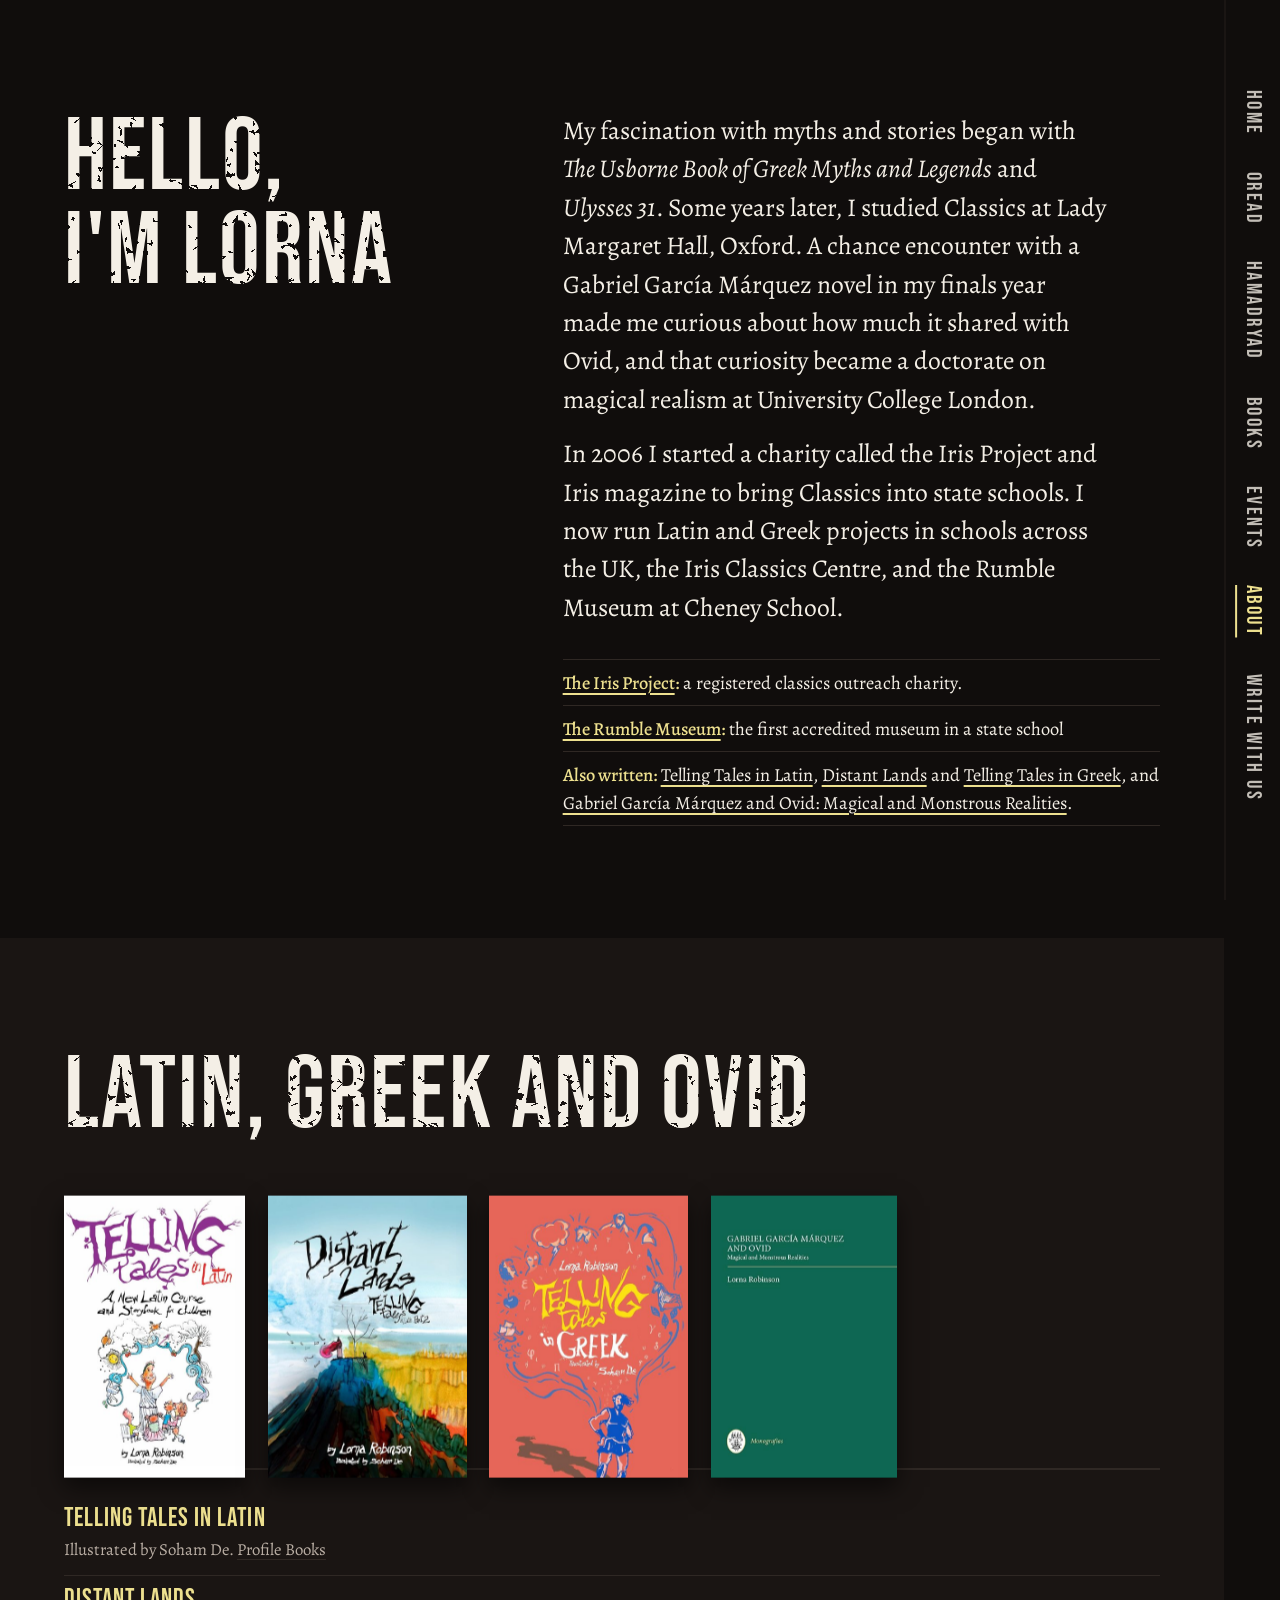
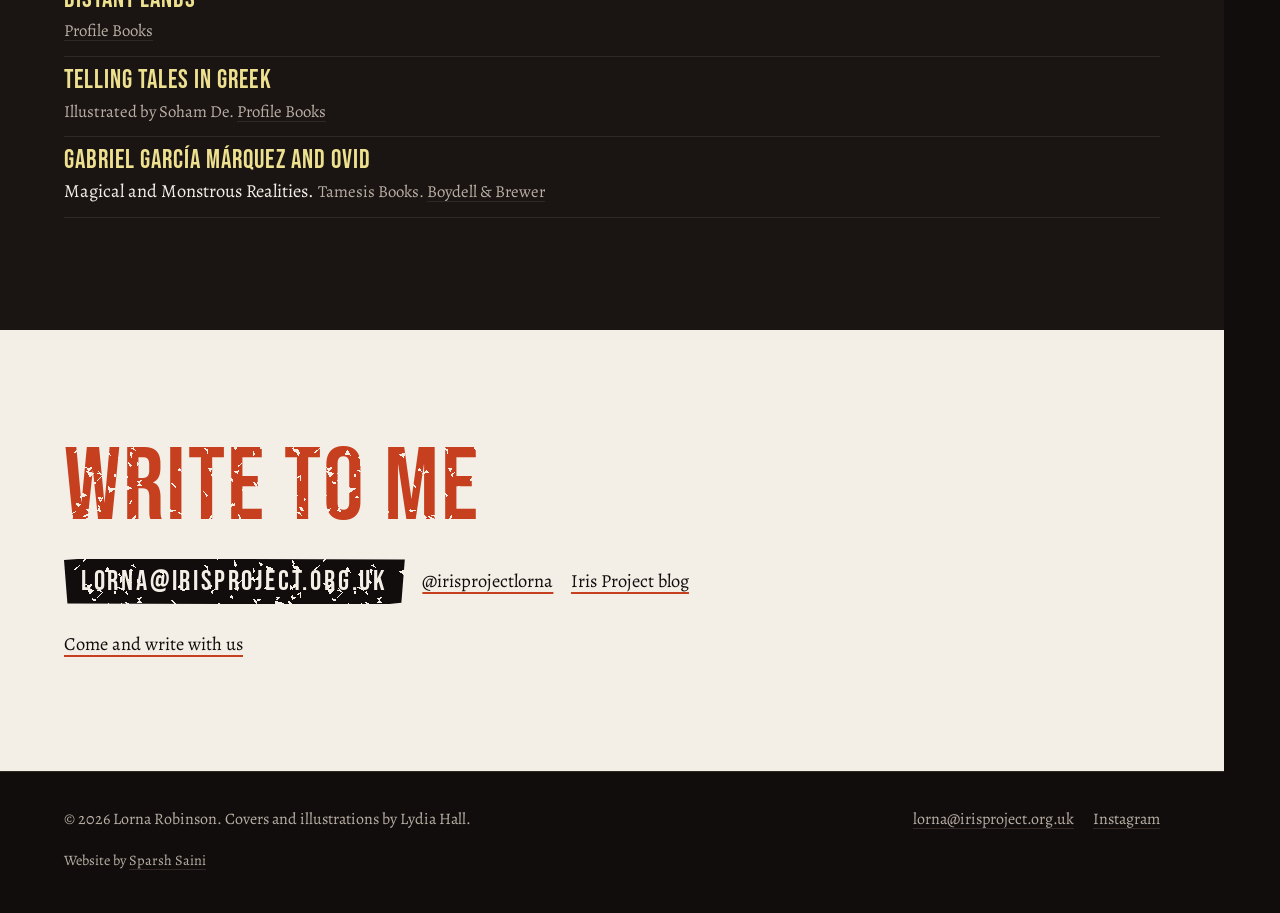
==== about/index.html @ 5e1975ad "Lorna Robinson website: full site for review" ====
<!doctype html>
<html lang="en-GB">
<head>
<meta charset="utf-8">
<meta name="viewport" content="width=device-width, initial-scale=1">
<meta name="robots" content="noindex"><!-- remove at go-live -->
<title>About Lorna | Lorna Robinson</title>
<meta name="description" content="Dr Lorna Robinson: Oxford classicist, novelist, founder of the Iris Project and Director of the Rumble Museum at Cheney School.">
<link rel="canonical" href="https://lornarobinson.uk/about/">
<meta property="og:title" content="About Lorna | Lorna Robinson">
<meta property="og:description" content="Dr Lorna Robinson: Oxford classicist, novelist, founder of the Iris Project and Director of the Rumble Museum at Cheney School.">
<meta property="og:image" content="https://lornarobinson.uk/img/og.jpg">
<meta property="og:image:width" content="1200">
<meta property="og:image:height" content="630">
<meta name="twitter:card" content="summary_large_image">
<meta property="og:type" content="website">
<meta property="og:url" content="https://lornarobinson.uk/about/">
<link rel="icon" href="data:image/svg+xml,<svg xmlns='http://www.w3.org/2000/svg' viewBox='0 0 32 32'><rect width='32' height='32' fill='%23100d0c'/><g fill='none' stroke='%23e8702e' stroke-width='2.2'><circle cx='13' cy='19' r='4'/><circle cx='13' cy='19' r='9'/></g></svg>">
<link rel="preconnect" href="https://fonts.googleapis.com">
<link rel="preconnect" href="https://fonts.gstatic.com" crossorigin>
<link href="https://fonts.googleapis.com/css2?family=Bebas+Neue&family=Alegreya:ital,wght@0,400;0,500;1,400&display=swap" rel="stylesheet">
<link rel="stylesheet" href="../css/site.css">
<link rel="stylesheet" href="../css/about.css">
<script>(function(d){d.className+=' js'+(matchMedia('(prefers-reduced-motion: reduce)').matches?' still':'')})(document.documentElement)</script>
</head>
<body>
<a class="skip" href="#main">Skip to the content</a>

<nav class="spine" aria-label="Pages">
  <ol>
    <li><a href="../">Home</a></li>
    <li><a href="../oread/">Oread</a></li>
    <li><a href="../hamadryad/">Hamadryad</a></li>
    <li><a href="../#books">Books</a></li>
    <li><a href="../events/">Events</a></li>
    <li><a href="../about/">About</a></li>
    <li><a href="../write-with-us/">Write with us</a></li>
  </ol>
</nav>
<button class="tab" aria-controls="sheet" aria-expanded="false">Contents</button>
<div class="sheet" id="sheet" role="dialog" aria-modal="true" aria-label="Contents">
  <button class="x" aria-label="Close the contents">Close</button>
  <ol>
    <li><a href="../">Home</a></li>
    <li><a href="../oread/">Oread <span>the new novel</span></a></li>
    <li><a href="../hamadryad/">Hamadryad <span>where it began</span></a></li>
    <li><a href="../#books">Books <span>all five</span></a></li>
    <li><a href="../events/">Events <span>Oxford</span></a></li>
    <li><a href="../about/">About <span>Lorna</span></a></li>
    <li><a href="../write-with-us/">Write with us <span>monthly café</span></a></li>
  </ol>
</div>

<main id="main">
<section class="sec story">
  <div class="in two">
    <div>
      <h1 class="cap">Hello, I'm Lorna</h1>
    </div>
    <div class="path">
            <p>My fascination with myths and stories began with <i>The Usborne Book of Greek Myths and Legends</i> and <i>Ulysses 31</i>. Some years later, I studied Classics at Lady Margaret Hall, Oxford. A chance encounter with a Gabriel García Márquez novel in my finals year made me curious about how much it shared with Ovid, and that curiosity became a doctorate on magical realism at University College London.</p>
      <p>In 2006 I started a charity called the Iris Project and Iris magazine to bring Classics into state schools. I now run Latin and Greek projects in schools across the UK, the Iris Classics Centre, and the Rumble Museum at Cheney School.</p>
      <ul class="rules">
        <li><b><a href="https://www.irisproject.org.uk/">The Iris Project</a>:</b> a registered classics outreach charity.</li>
        <li><b><a href="https://rumblemuseum.org.uk/">The Rumble Museum</a>:</b> the first accredited museum in a state school</li>
        <li><b>Also written:</b> <a href="https://profilebooks.com/work/telling-tales-in-latin/">Telling Tales in Latin</a>, <a href="https://profilebooks.com/work/distant-lands/">Distant Lands</a> and <a href="https://profilebooks.com/work/telling-tales-in-greek/">Telling Tales in Greek</a>, and <a href="https://boydellandbrewer.com/book/gabriel-garcia-marquez-and-ovid-9781855662490/">Gabriel García Márquez and Ovid: Magical and Monstrous Realities</a>.</li>
      </ul>
    </div>
  </div>
</section>

<section class="sec dusk classics" id="classics">
  <div class="in">
    <h2 class="cap">Latin, Greek and Ovid</h2>
    <ol class="shelfrow">
      <li><a href="https://profilebooks.com/work/telling-tales-in-latin/"><img src="../img/covers/telling-tales-in-latin-440.jpg" alt="The cover of Telling Tales in Latin: a Roman storyteller with children, the title in purple brush lettering." width="440" height="683" loading="lazy"></a></li>
      <li><a href="https://profilebooks.com/work/distant-lands/"><img src="../img/covers/distant-lands-440.jpg" alt="The cover of Distant Lands: a figure in pink on a cliff above a bright watercolour coast." width="440" height="622" loading="lazy"></a></li>
      <li><a href="https://profilebooks.com/work/telling-tales-in-greek/"><img src="../img/covers/telling-tales-in-greek-440.jpg" alt="The cover of Telling Tales in Greek: a figure in blue beneath a cloud of Greek letters and drawings, on coral red." width="440" height="622" loading="lazy"></a></li>
      <li><a href="https://boydellandbrewer.com/book/gabriel-garcia-marquez-and-ovid-9781855662490/"><img src="../img/covers/ggm-and-ovid.jpg" alt="The cover of Gabriel García Márquez and Ovid: Magical and Monstrous Realities, plain dark green with the title in white." width="515" height="780" loading="lazy"></a></li>
    </ol>
    <ul class="rules">
      <li><b>Telling Tales in Latin</b> <span class="pub">Illustrated by Soham De. <a href="https://profilebooks.com/work/telling-tales-in-latin/">Profile Books</a></span></li>
      <li><b>Distant Lands</b> <span class="pub"><a href="https://profilebooks.com/work/distant-lands/">Profile Books</a></span></li>
      <li><b>Telling Tales in Greek</b> <span class="pub">Illustrated by Soham De. <a href="https://profilebooks.com/work/telling-tales-in-greek/">Profile Books</a></span></li>
      <li><b>Gabriel García Márquez and Ovid</b> Magical and Monstrous Realities. <span class="pub">Tamesis Books. <a href="https://boydellandbrewer.com/book/gabriel-garcia-marquez-and-ovid-9781855662490/">Boydell &amp; Brewer</a></span></li>
    </ul>
  </div>
</section>

<section class="sec cafe write" id="contact">
  <div class="in">
    <h2 class="cap">Write to me</h2>
    <div class="btns"><a class="btn" href="mailto:lorna@irisproject.org.uk">lorna@irisproject.org.uk</a><a class="link" href="https://www.instagram.com/irisprojectlorna/">@irisprojectlorna</a><a class="link" href="https://apolloandartemisblog.wordpress.com/">Iris Project blog</a></div>
    <p class="cafe-line"><a class="link" href="../write-with-us/">Come and write with us</a></p>
  </div>
</section>
</main>

<footer class="foot">
  <div class="in">
    <p>© 2026 Lorna Robinson. Covers and illustrations by Lydia Hall.</p>
    <p><a href="mailto:lorna@irisproject.org.uk">lorna@irisproject.org.uk</a> <a href="https://www.instagram.com/irisprojectlorna/">Instagram</a></p>
    <p class="by">Website by <a href="https://theplanetofyourself.com/">Sparsh Saini</a></p>
  </div>
</footer>

<script src="../js/site.js"></script>
<script src="../js/about.js"></script>
</body>
</html>
---- css/site.css ----
/* lornarobinson.uk: shared styles for every page.
   Everything is lifted from the Hamadryad and Oread covers (artwork by Lydia Hall):
   the printed black ground, the tree-ring oranges, the tunnel lilac, the cream-yellow of her name,
   the tall rough capitals of the titles (Bebas Neue, speckled like the print) and a classical reading face.
   Page builders: do not edit this file. Page-specific rules go in the page's own <style> or css/<page>.css. */

:root {
  --ground: #100d0c;
  --ground-2: #1a1513;
  --rule: #2f2824;
  --ring: #e8702e;
  --ring-hi: #f2a43a;
  --ring-deep: #c6401f;
  --lilac: #b493c4;
  --lilac-pale: #d9c8e0;
  --tunnel: #2a2430;
  --name: #ede08f;
  --paper: #f4efe6;
  --soft: #b9aea4;
  --cap: "Bebas Neue", "Oswald", "Arial Narrow", sans-serif;
  --read: "Alegreya", Georgia, serif;
  --gutter: clamp(1rem, 5vw, 4rem);
  --spine: 0px;
  --measure: 37rem;
}
* { box-sizing: border-box; }
html { -webkit-text-size-adjust: 100%; scroll-padding-top: 1rem; }
body { margin: 0; background: var(--ground); color: var(--paper); font-family: var(--read); font-size: 1.15rem; line-height: 1.55; overflow-x: hidden; }
img { display: block; max-width: 100%; height: auto; }
a { color: inherit; }
:focus-visible { outline: 3px solid var(--name); outline-offset: 3px; }
.cafe :focus-visible, .pale :focus-visible { outline-color: var(--ring-deep); }
main { display: block; }
h1, h2, h3, h4 { text-wrap: balance; }
p { margin: 0 0 1rem; max-width: var(--measure); text-wrap: pretty; }

/* the cover's capitals: tall, rough, flecked like a print */
.cap { font-family: var(--cap); font-weight: 400; letter-spacing: .02em; line-height: .92; -webkit-mask: url(../img/speckle.png) 0 0 / 240px 240px repeat; mask: url(../img/speckle.png) 0 0 / 240px 240px repeat; }

/* skip link */
.skip { position: absolute; left: var(--gutter); top: -4rem; z-index: 60; background: var(--name); color: var(--ground); padding: .5rem .9rem; font-family: var(--cap); font-size: 1.2rem; letter-spacing: .08em; text-decoration: none; }
.skip:focus { top: .6rem; }

/* ---------- nav: the cover's vertical title, as a spine on the right edge ---------- */
.spine { position: fixed; z-index: 40; top: 0; right: 0; height: 100%; width: 56px; background: var(--ground); border-left: 2px solid var(--ground-2); display: none; }
.spine ol { list-style: none; margin: 0; padding: 0; height: 100%; display: flex; flex-direction: column; justify-content: center; gap: 1.5rem; align-items: center; }
.spine a { writing-mode: vertical-rl; text-decoration: none; font-family: var(--cap); font-size: 1.3rem; letter-spacing: .12em; color: var(--paper); opacity: .78; padding: .1rem 0; }
.spine a:hover, .spine a[aria-current], .spine a.on { opacity: 1; color: var(--name); }
.spine a[aria-current="page"] { text-decoration: underline; text-decoration-thickness: 2px; text-underline-offset: 6px; }
.tab { position: fixed; z-index: 41; right: 0; top: 46%; width: 38px; padding: .9rem 0; border: 0; background: var(--paper); color: var(--ground); font-family: var(--cap); font-size: 1.15rem; letter-spacing: .14em; writing-mode: vertical-rl; cursor: pointer; border-radius: 0; clip-path: polygon(8% 0, 100% 0, 100% 100%, 0 100%, 4% 50%); box-shadow: -1px 0 0 var(--rule); }
.sheet { position: fixed; inset: 0; z-index: 50; background: var(--ground); color: var(--paper); display: none; padding: 4.2rem var(--gutter) 2rem; overflow: auto; }
.sheet.open { display: block; }
.sheet ol { list-style: none; margin: 0; padding: 0; }
.sheet a { display: block; text-decoration: none; font-family: var(--cap); font-size: 2.5rem; line-height: 1.15; padding: .3rem 0; border-bottom: 1px solid #2c2522; }
.sheet a span { color: var(--name); font-size: 1.1rem; font-family: var(--read); letter-spacing: 0; margin-left: .6rem; }
.sheet a[aria-current], .sheet a.on { color: var(--name); }
.sheet .x { position: absolute; top: 1rem; right: 1rem; background: none; border: 0; color: var(--paper); font-family: var(--cap); font-size: 1.6rem; letter-spacing: .1em; cursor: pointer; padding: .3rem .5rem; }
body.sheet-open { overflow: hidden; }
/* under 900px the Contents tab (38px, fixed at the right edge) sits over the gutter: every column keeps clear of it */
@media (max-width: 899px) { .sec .in, .foot .in { padding-right: 26px; } }
@media (min-width: 900px) {
  :root { --spine: 56px; }
  .spine { display: block; }
  .tab, .sheet { display: none; }
  body { padding-right: var(--spine); }
}
@media (min-width: 900px) and (max-height: 780px) { .spine ol { gap: 1rem; } .spine a { font-size: 1.15rem; } }

/* ---------- speckled print buttons and links ---------- */
.btns { display: flex; flex-wrap: wrap; gap: .7rem 1.1rem; align-items: center; }
.btn { display: inline-block; text-decoration: none; font-family: var(--cap); font-size: 1.45rem; letter-spacing: .1em; line-height: 1; padding: .62rem 1.05rem .5rem; background: var(--paper); color: var(--ground); border: 0; cursor: pointer; clip-path: polygon(0 3%, 6% 0, 100% 2%, 99% 96%, 94% 100%, 1% 98%); -webkit-mask: url(../img/speckle.png) 0 0 / 240px 240px repeat; mask: url(../img/speckle.png) 0 0 / 240px 240px repeat; }
.btn.lil { background: var(--lilac); }
.btn.org { background: var(--ring); }
.btn.dark { background: var(--ground); color: var(--paper); }
.btn:hover { background: var(--name); color: var(--ground); }
.link { text-decoration: underline; text-decoration-color: var(--name); text-decoration-thickness: 2px; text-underline-offset: 5px; }
.pale .link, .cafe .link { text-decoration-color: var(--ring-deep); }
@media (min-width: 900px) { .btn { font-size: 1.75rem; } }

/* ---------- sections and prose ---------- */
.sec { padding: clamp(3.5rem, 9vw, 7rem) var(--gutter); }
.in { max-width: 1120px; margin: 0 auto; }
.in.narrow { max-width: 760px; }
h2 { font-size: clamp(3rem, 12vw, 6.4rem); margin: 0 0 1.4rem; }
h3 { font-family: var(--cap); font-weight: 400; font-size: 2rem; letter-spacing: .04em; margin: 0 0 .3rem; line-height: 1; }
.two { display: grid; gap: 2.4rem; align-items: start; }
@media (min-width: 860px) { .two { grid-template-columns: minmax(0, 5fr) minmax(0, 7fr); gap: 4.5rem; } .two.flip > :first-child { order: 2; } }
.cover { box-shadow: 0 14px 30px rgba(0, 0, 0, .5); width: min(330px, 78vw); }
.quote { font-style: italic; font-size: 1.25rem; border-left: 3px solid currentColor; padding-left: 1rem; margin: 1.6rem 0 0; max-width: 34rem; }
.quote p { margin: 0; }
.quote cite { display: block; font-style: normal; font-size: 1rem; margin-top: .5rem; opacity: .8; }
.formats { font-size: 1.05rem; color: var(--soft); margin-bottom: 1.4rem; }
.lead { font-size: 1.3rem; max-width: 40rem; }
.rules { list-style: none; padding: 0; margin: 1.6rem 0 0; }
.rules li { padding: .55rem 0; border-top: 1px solid var(--rule); }
.rules li:last-child { border-bottom: 1px solid var(--rule); }
.rules b { font-weight: 500; color: var(--name); }
.pale .rules li, .cafe .rules li { border-color: #d9d0c2; }
.pale .rules b, .cafe .rules b { color: var(--ring-deep); }

/* grounds: the lilac of the tunnel, the orange of the rings, the paper of the café */
.below { background: var(--lilac); color: var(--tunnel); }
.below h2 { color: var(--ground); }
.below .formats { color: #3c3346; }
.below .btn { background: var(--ground); color: var(--lilac-pale); }
.below .btn:hover { background: var(--tunnel); color: var(--paper); }
.below .link { text-decoration-color: var(--ground); }
.below :focus-visible { outline-color: var(--ground); }
.above h2 { color: var(--ring); }
.dusk { background: var(--ground-2); }
.pale, .cafe { background: var(--paper); color: var(--ground); }
.cafe h2, .pale h2 { color: var(--ring-deep); }
.cafe .btn, .pale .btn { background: var(--ground); color: var(--paper); }
.cafe .btn:hover, .pale .btn:hover { background: var(--ring-deep); color: var(--paper); }
.pale .formats { color: #5e5750; }

/* events: used by the home block and the events page */
.dates { list-style: none; padding: 0; margin: 0 0 2rem; display: grid; gap: 2rem; }
@media (min-width: 860px) { .dates { grid-template-columns: 1fr 1fr; gap: 4rem; } }
.dates .day { font-family: var(--cap); font-size: clamp(3.4rem, 13vw, 5.6rem); line-height: .9; color: var(--name); display: block; }
.dates .what { font-family: var(--cap); font-size: 1.8rem; letter-spacing: .04em; display: block; margin: .4rem 0 .5rem; color: var(--lilac); }
.dates p { color: var(--paper); }
.dates .tbl { color: var(--ring-hi); }
.past .day { color: var(--soft); }
.past .what { color: var(--soft); }
[data-past-wrap][hidden], [data-when-empty][hidden] { display: none; }

/* book to book: the same two links at the foot of every book page, in the ring
   Oread > Hamadryad > The Birder > Flower Gatherers > Telling Tales in Nature > Oread */
.nextprev { display: flex; justify-content: space-between; gap: 1rem 2rem; flex-wrap: wrap; font-family: var(--cap); font-size: 1.5rem; letter-spacing: .06em; }
.nextprev a { text-decoration: none; }
.nextprev a[rel="next"] { margin-left: auto; text-align: right; }
.nextprev a:hover { color: var(--name); }
.pale .nextprev a:hover { color: var(--ring-deep); }

/* ---------- footer ---------- */
.foot { background: var(--ground); color: var(--soft); padding: 2.2rem var(--gutter) 2.6rem; font-size: 1rem; border-top: 1px solid var(--rule); }
.foot .in { display: grid; gap: .5rem; }
.foot p { margin: 0; max-width: none; }
.foot a { text-decoration-color: var(--rule); text-underline-offset: 4px; }
.foot a:hover { color: var(--paper); }
.foot p a + a { margin-left: 1rem; }
.foot .by { font-size: .9rem; margin-top: .6rem; }
@media (min-width: 860px) { .foot .in { grid-template-columns: 1fr auto; align-items: end; } .foot .by { grid-column: 1 / -1; } }

/* ---------- motion contract ----------
   Scroll-linked pieces get class "fx". With JavaScript and full motion, js/site.js sets their transforms
   and opacity from the scroll position. Without JavaScript, or under reduced motion (html.still),
   every piece sits in its finished state: nothing is hidden, nothing moves. */
.fx { will-change: transform, opacity; }
html.still .fx, html:not(.js) .fx { transform: none !important; opacity: 1 !important; will-change: auto; }
@media (prefers-reduced-motion: reduce) { html { scroll-behavior: auto; } }
---- css/about.css ----
/* About page only: her story beside a heading that stays, the Classics shelf, the contact close. */

/* ---------- Hello, I'm Lorna ---------- */
.story h1 { font-size: clamp(3rem, 12vw, 6.4rem); margin: 0 0 1.4rem; color: var(--paper); }
.story .two { align-items: start; }
/* the heading cell runs the full height of the story so the h1 has room to stay put while her story scrolls past */
.story .two > div:first-child { align-self: stretch; }
@media (min-width: 860px) {
  .story h1 { position: sticky; top: 2.4rem; margin-bottom: 0; }
}
.path p { font-size: clamp(1.3rem, 1.3vw + .6rem, 1.6rem); line-height: 1.5; max-width: 34rem; }
.path p i { font-style: italic; }
.path .rules { margin-top: 2rem; }
.path .rules li { line-height: 1.5; }
/* every link in the facts list is underlined the same way, label or title, so the links can be told from the text */
.path .rules a { text-decoration: underline; text-decoration-color: var(--name); text-decoration-thickness: 1.5px; text-underline-offset: 4px; }
.path .rules a:hover { color: var(--name); text-decoration-thickness: 2px; }

/* ---------- Latin, Greek and Ovid: a shelf of the four Classics books ---------- */
.classics h2 { color: var(--paper); }
.shelfrow { list-style: none; margin: 1.6rem 0 0; padding: 0 0 1rem; display: flex; align-items: flex-end; gap: clamp(.5rem, 2vw, 1.4rem); border-bottom: 2px solid var(--rule); }
.shelfrow li { margin: 0; flex: 0 0 auto; }
.shelfrow img { display: block; height: clamp(88px, 22vw, 300px); width: auto; flex: none; box-shadow: 0 10px 22px rgba(0, 0, 0, .55); }
.shelfrow a { display: block; }
.shelfrow a:hover img { box-shadow: 0 14px 28px rgba(0, 0, 0, .6); }
/* the moment: each cover is set down onto the shelf by the reader's scroll (js/about.js sets --set 0..1 per cover).
   translateY only, a pure function of scroll position, so it lifts again on the way back up. No fades.
   Standing on the shelf from the start without JS and under reduced motion. */
.shelfrow li { --set: 1; }
html.js:not(.still) .shelfrow.fx li { transform: translateY(calc((var(--set) - 1) * -1.6rem)); will-change: transform; }
.classics .rules { margin-top: 1.6rem; }
.classics .rules li { padding: .7rem 0; }
.classics .rules li:first-child { border-top: 0; }
.classics .rules b { display: block; font-family: var(--cap); font-weight: 400; font-size: 1.6rem; letter-spacing: .04em; line-height: 1; margin-bottom: .2rem; }
.classics .rules .pub { color: var(--soft); font-size: 1.05rem; }
.classics .rules .pub a { text-decoration-color: var(--rule); text-underline-offset: 4px; }
.classics .rules .pub a:hover { color: var(--paper); }

/* ---------- Write to me ---------- */
.write .btns { margin-top: .4rem; }
.write .cafe-line { margin: 1.6rem 0 0; }
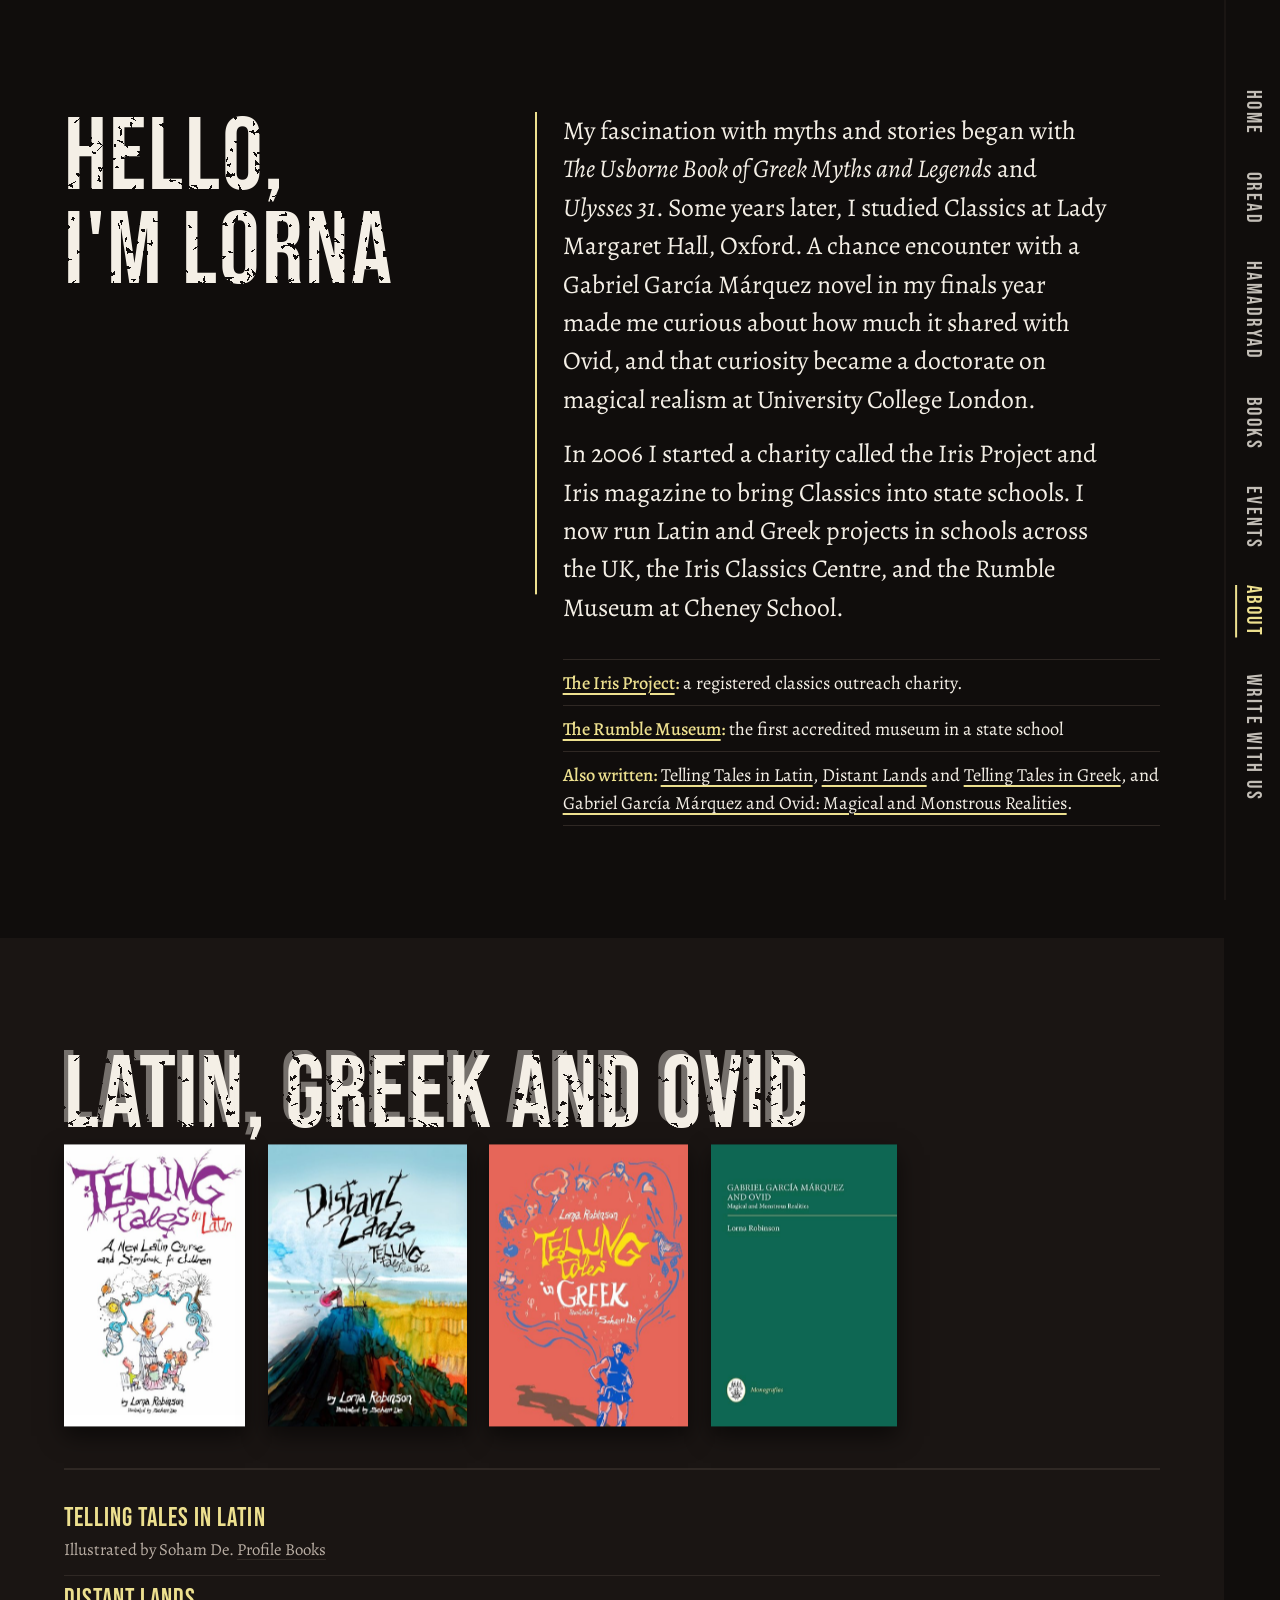
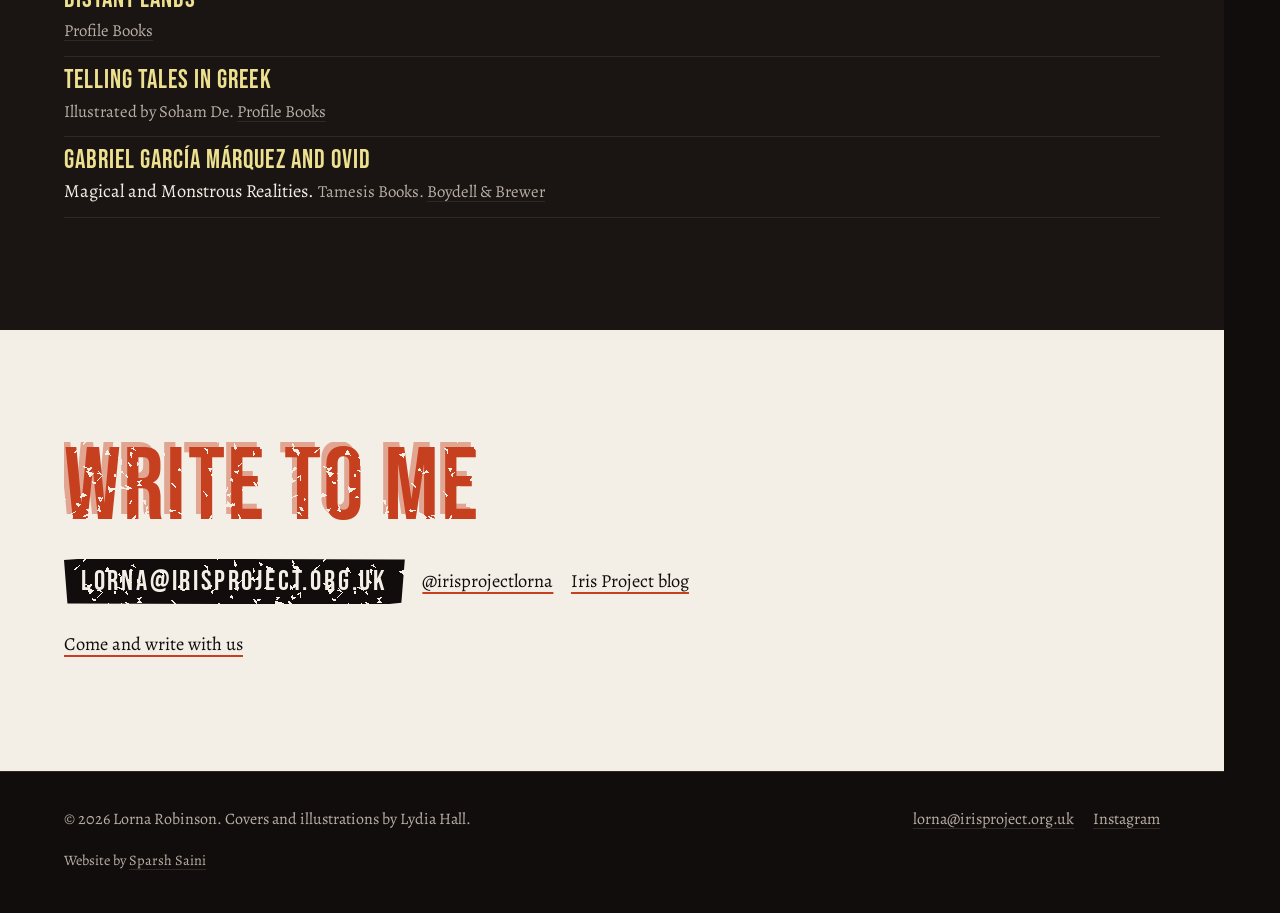
==== commit a27eb25f: "Scroll effects through every page: print register on headings, shelves set down, book-to-book links," ====
--- a/about/index.html
+++ b/about/index.html
@@ -58,7 +58,9 @@
       <h1 class="cap">Hello, I'm Lorna</h1>
     </div>
     <div class="path">
-            <p>My fascination with myths and stories began with <i>The Usborne Book of Greek Myths and Legends</i> and <i>Ulysses 31</i>. Some years later, I studied Classics at Lady Margaret Hall, Oxford. A chance encounter with a Gabriel García Márquez novel in my finals year made me curious about how much it shared with Ovid, and that curiosity became a doctorate on magical realism at University College London.</p>
+      <!-- the line in the yellow of her name, drawn down her story by the reader's scroll (js/about.js); fully drawn without JS -->
+      <span class="line" aria-hidden="true"></span>
+      <p>My fascination with myths and stories began with <i>The Usborne Book of Greek Myths and Legends</i> and <i>Ulysses 31</i>. Some years later, I studied Classics at Lady Margaret Hall, Oxford. A chance encounter with a Gabriel García Márquez novel in my finals year made me curious about how much it shared with Ovid, and that curiosity became a doctorate on magical realism at University College London.</p>
       <p>In 2006 I started a charity called the Iris Project and Iris magazine to bring Classics into state schools. I now run Latin and Greek projects in schools across the UK, the Iris Classics Centre, and the Rumble Museum at Cheney School.</p>
       <ul class="rules">
         <li><b><a href="https://www.irisproject.org.uk/">The Iris Project</a>:</b> a registered classics outreach charity.</li>
--- a/css/site.css
+++ b/css/site.css
@@ -149,4 +149,14 @@
    every piece sits in its finished state: nothing is hidden, nothing moves. */
 .fx { will-change: transform, opacity; }
 html.still .fx, html:not(.js) .fx { transform: none !important; opacity: 1 !important; will-change: auto; }
+
+/* the register (js/site.js): a heading's second impression, same speckle, offset up and left, which comes into
+   register (--reg 0 to 1) as the heading rises. The "/ """ keeps it out of the accessibility tree; a browser that
+   does not know that syntax draws no ghost at all. Nothing under reduced motion or without JavaScript. */
+html.js:not(.still) .reg { position: relative; }
+html.js:not(.still) .reg::after { content: attr(data-print) / ""; position: absolute; inset: 0; color: var(--reg-ink, currentColor); opacity: calc(.42 * (1 - var(--reg, 1))); transform: translate(calc(-.055em * (1 - var(--reg, 1))), calc(-.045em * (1 - var(--reg, 1)))); pointer-events: none; will-change: transform, opacity; }
+
+/* shelved items (site.shelve): held --lift above the shelf at --set 0, standing on it at 1 */
+.set { --lift: -1.2rem; }
+html.js:not(.still) .set { transform: translateY(calc((1 - var(--set, 1)) * var(--lift))); }
 @media (prefers-reduced-motion: reduce) { html { scroll-behavior: auto; } }
--- a/css/about.css
+++ b/css/about.css
@@ -1,4 +1,4 @@
-/* About page only: her story beside a heading that stays, the Classics shelf, the contact close. */
+/* About page only: her story beside a heading that stays, with the line drawn down it; the Classics shelf; the contact close. */
 
 /* ---------- Hello, I'm Lorna ---------- */
 .story h1 { font-size: clamp(3rem, 12vw, 6.4rem); margin: 0 0 1.4rem; color: var(--paper); }
@@ -8,6 +8,11 @@
 @media (min-width: 860px) {
   .story h1 { position: sticky; top: 2.4rem; margin-bottom: 0; }
 }
+/* the line: the yellow of her name on the covers, drawn down the left of her story by the scroll (js/about.js scales it
+   from the top). Fully drawn without JS and under reduced motion (.fx is frozen by css/site.css). */
+.path { position: relative; }
+.path .line { position: absolute; left: -.75rem; top: 0; bottom: 0; width: 2px; background: var(--name); transform-origin: 50% 0; }
+@media (min-width: 860px) { .path .line { left: -1.75rem; } }
 .path p { font-size: clamp(1.3rem, 1.3vw + .6rem, 1.6rem); line-height: 1.5; max-width: 34rem; }
 .path p i { font-style: italic; }
 .path .rules { margin-top: 2rem; }
@@ -23,11 +28,10 @@
 .shelfrow img { display: block; height: clamp(88px, 22vw, 300px); width: auto; flex: none; box-shadow: 0 10px 22px rgba(0, 0, 0, .55); }
 .shelfrow a { display: block; }
 .shelfrow a:hover img { box-shadow: 0 14px 28px rgba(0, 0, 0, .6); }
-/* the moment: each cover is set down onto the shelf by the reader's scroll (js/about.js sets --set 0..1 per cover).
-   translateY only, a pure function of scroll position, so it lifts again on the way back up. No fades.
-   Standing on the shelf from the start without JS and under reduced motion. */
-.shelfrow li { --set: 1; }
-html.js:not(.still) .shelfrow.fx li { transform: translateY(calc((var(--set) - 1) * -1.6rem)); will-change: transform; }
+/* set down: each cover is held 1.6rem above the shelf and set down by the reader's scroll (site.shelve in js/about.js
+   gives each li --set 0..1 and class set; css/site.css turns it into translateY of --lift). Lifted again on the way back
+   up. No fades. Standing on the shelf from the start without JS and under reduced motion. */
+.shelfrow li { --lift: -1.6rem; }
 .classics .rules { margin-top: 1.6rem; }
 .classics .rules li { padding: .7rem 0; }
 .classics .rules li:first-child { border-top: 0; }
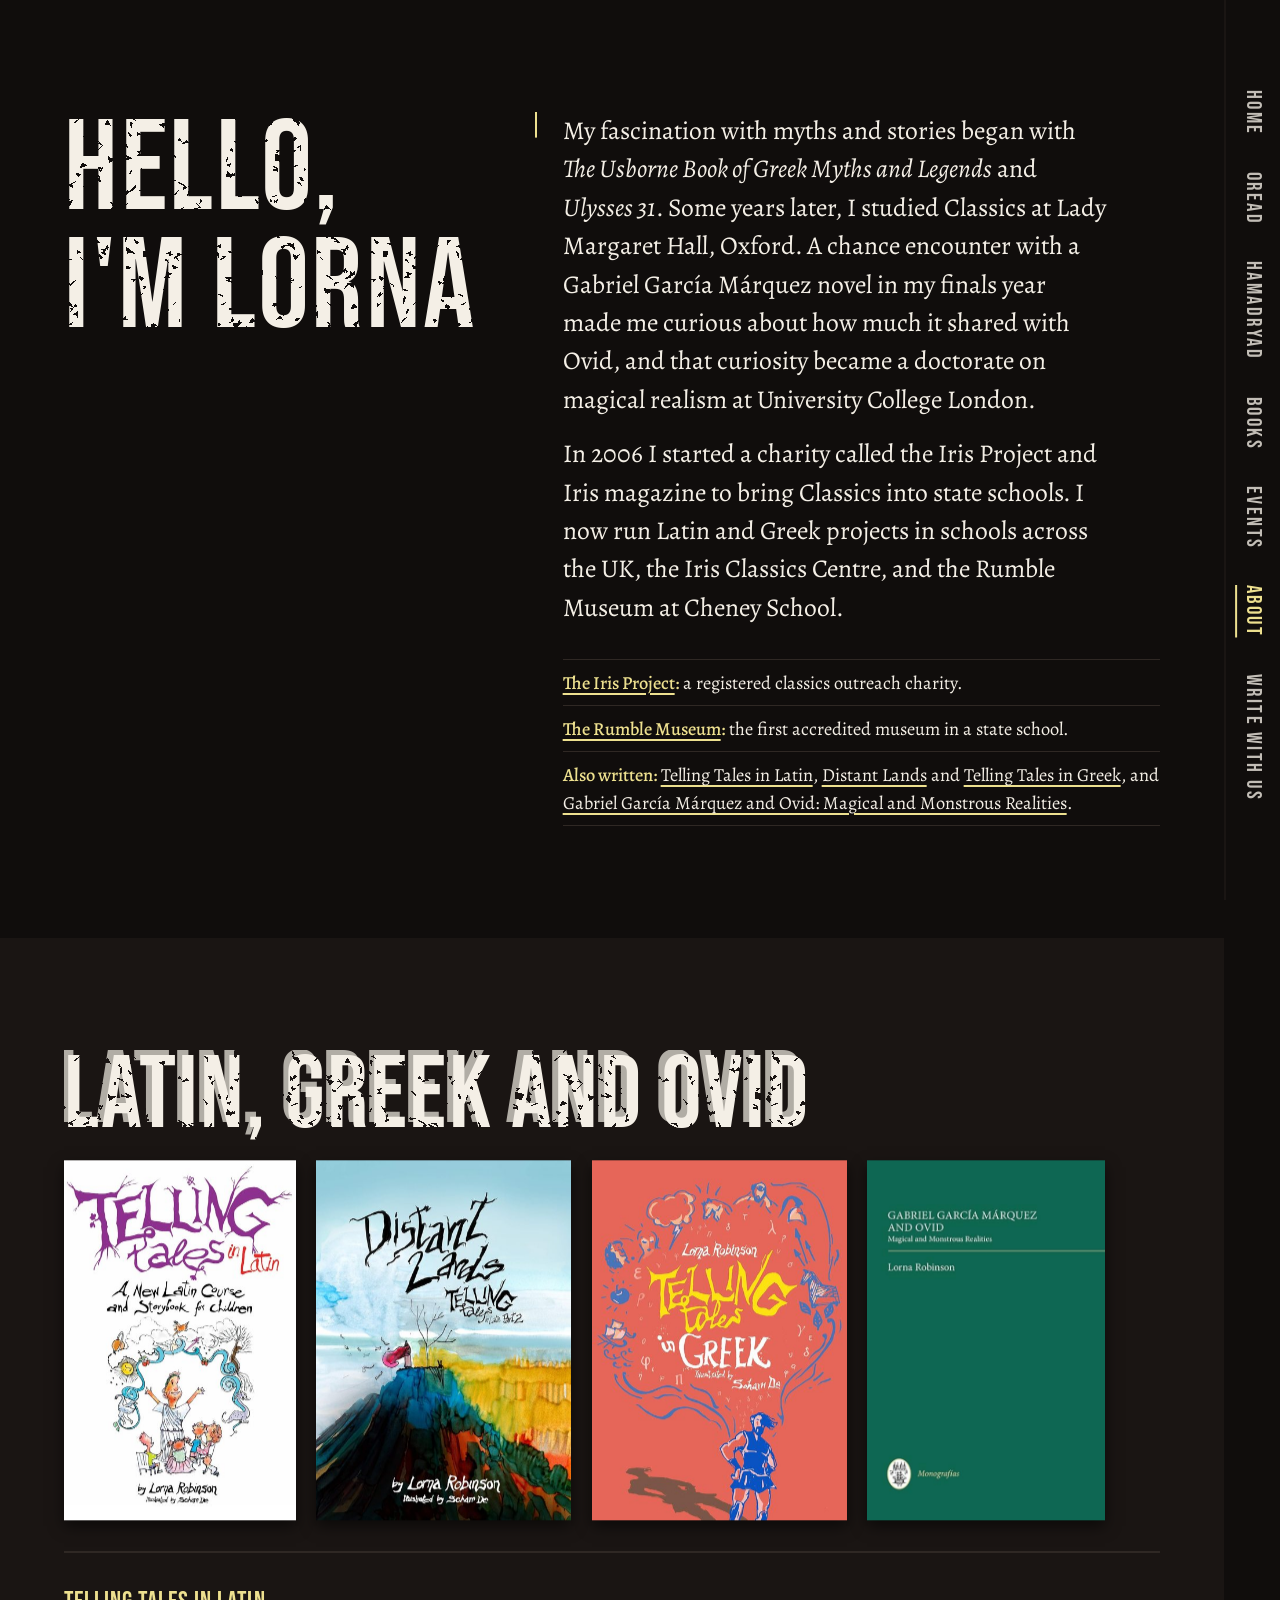
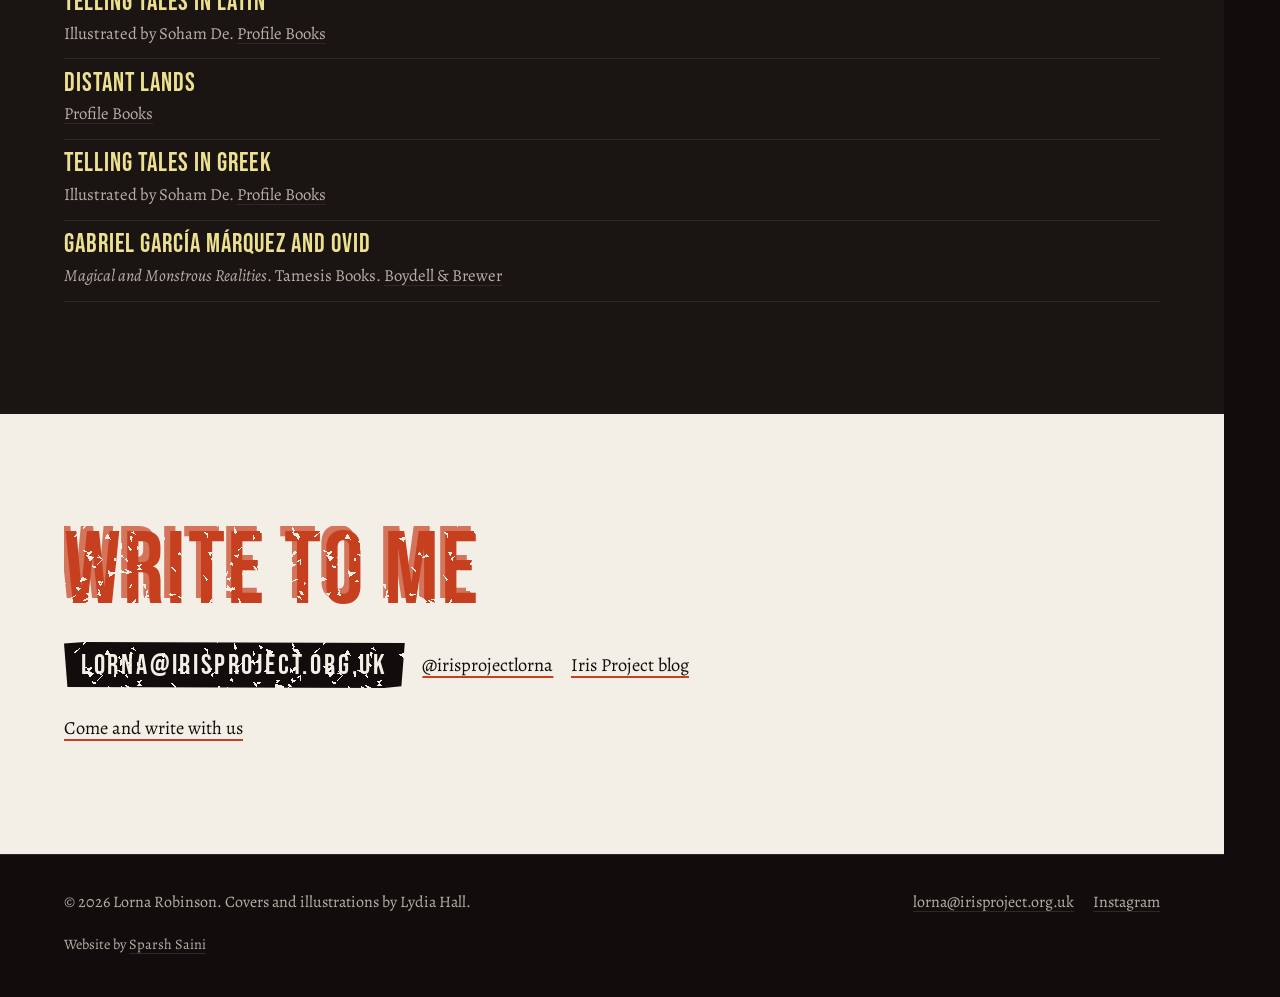
==== commit 51a3e8d5: "Full audit pass: fix glitches, tablet layouts, no-JS heroes, missing scroll moments across every pag" ====
--- a/about/index.html
+++ b/about/index.html
@@ -20,7 +20,8 @@
 <link rel="preconnect" href="https://fonts.gstatic.com" crossorigin>
 <link href="https://fonts.googleapis.com/css2?family=Bebas+Neue&family=Alegreya:ital,wght@0,400;0,500;1,400&display=swap" rel="stylesheet">
 <link rel="stylesheet" href="../css/site.css">
-<link rel="stylesheet" href="../css/about.css">
+<link rel="preload" href="../img/speckle.png" as="image" crossorigin>
+<link rel="stylesheet" href="../css/about.css?v=3">
 <script>(function(d){d.className+=' js'+(matchMedia('(prefers-reduced-motion: reduce)').matches?' still':'')})(document.documentElement)</script>
 </head>
 <body>
@@ -33,7 +34,7 @@
     <li><a href="../hamadryad/">Hamadryad</a></li>
     <li><a href="../#books">Books</a></li>
     <li><a href="../events/">Events</a></li>
-    <li><a href="../about/">About</a></li>
+    <li><a href="../about/" aria-current="page">About</a></li>
     <li><a href="../write-with-us/">Write with us</a></li>
   </ol>
 </nav>
@@ -46,7 +47,7 @@
     <li><a href="../hamadryad/">Hamadryad <span>where it began</span></a></li>
     <li><a href="../#books">Books <span>all five</span></a></li>
     <li><a href="../events/">Events <span>Oxford</span></a></li>
-    <li><a href="../about/">About <span>Lorna</span></a></li>
+    <li><a href="../about/" aria-current="page">About <span>Lorna</span></a></li>
     <li><a href="../write-with-us/">Write with us <span>monthly café</span></a></li>
   </ol>
 </div>
@@ -64,7 +65,7 @@
       <p>In 2006 I started a charity called the Iris Project and Iris magazine to bring Classics into state schools. I now run Latin and Greek projects in schools across the UK, the Iris Classics Centre, and the Rumble Museum at Cheney School.</p>
       <ul class="rules">
         <li><b><a href="https://www.irisproject.org.uk/">The Iris Project</a>:</b> a registered classics outreach charity.</li>
-        <li><b><a href="https://rumblemuseum.org.uk/">The Rumble Museum</a>:</b> the first accredited museum in a state school</li>
+        <li><b><a href="https://rumblemuseum.org.uk/">The Rumble Museum</a>:</b> the first accredited museum in a state school.</li>
         <li><b>Also written:</b> <a href="https://profilebooks.com/work/telling-tales-in-latin/">Telling Tales in Latin</a>, <a href="https://profilebooks.com/work/distant-lands/">Distant Lands</a> and <a href="https://profilebooks.com/work/telling-tales-in-greek/">Telling Tales in Greek</a>, and <a href="https://boydellandbrewer.com/book/gabriel-garcia-marquez-and-ovid-9781855662490/">Gabriel García Márquez and Ovid: Magical and Monstrous Realities</a>.</li>
       </ul>
     </div>
@@ -84,7 +85,7 @@
       <li><b>Telling Tales in Latin</b> <span class="pub">Illustrated by Soham De. <a href="https://profilebooks.com/work/telling-tales-in-latin/">Profile Books</a></span></li>
       <li><b>Distant Lands</b> <span class="pub"><a href="https://profilebooks.com/work/distant-lands/">Profile Books</a></span></li>
       <li><b>Telling Tales in Greek</b> <span class="pub">Illustrated by Soham De. <a href="https://profilebooks.com/work/telling-tales-in-greek/">Profile Books</a></span></li>
-      <li><b>Gabriel García Márquez and Ovid</b> Magical and Monstrous Realities. <span class="pub">Tamesis Books. <a href="https://boydellandbrewer.com/book/gabriel-garcia-marquez-and-ovid-9781855662490/">Boydell &amp; Brewer</a></span></li>
+      <li><b>Gabriel García Márquez and Ovid</b> <span class="pub"><i>Magical and Monstrous Realities</i>. Tamesis Books. <a href="https://boydellandbrewer.com/book/gabriel-garcia-marquez-and-ovid-9781855662490/">Boydell &amp; Brewer</a></span></li>
     </ul>
   </div>
 </section>
@@ -107,6 +108,6 @@
 </footer>
 
 <script src="../js/site.js"></script>
-<script src="../js/about.js"></script>
+<script src="../js/about.js?v=2"></script>
 </body>
 </html>
--- a/css/site.css
+++ b/css/site.css
@@ -120,7 +120,10 @@
 .dates .day { font-family: var(--cap); font-size: clamp(3.4rem, 13vw, 5.6rem); line-height: .9; color: var(--name); display: block; }
 .dates .what { font-family: var(--cap); font-size: 1.8rem; letter-spacing: .04em; display: block; margin: .4rem 0 .5rem; color: var(--lilac); }
 .dates p { color: var(--paper); }
-.dates .tbl { color: var(--ring-hi); }
+/* no one-word last line ("Classics and Creative / Writing Café"); a title with a table number breaks before it, greedy, as pretty would pull a word down to it */
+.dates .what { text-wrap: pretty; }
+.dates .what:has(.tbl) { text-wrap: wrap; }
+.dates .tbl { color: var(--ring-hi); white-space: nowrap; }
 .past .day { color: var(--soft); }
 .past .what { color: var(--soft); }
 [data-past-wrap][hidden], [data-when-empty][hidden] { display: none; }
@@ -152,9 +155,14 @@
 
 /* the register (js/site.js): a heading's second impression, same speckle, offset up and left, which comes into
    register (--reg 0 to 1) as the heading rises. The "/ """ keeps it out of the accessibility tree; a browser that
-   does not know that syntax draws no ghost at all. Nothing under reduced motion or without JavaScript. */
-html.js:not(.still) .reg { position: relative; }
-html.js:not(.still) .reg::after { content: attr(data-print) / ""; position: absolute; inset: 0; color: var(--reg-ink, currentColor); opacity: calc(.42 * (1 - var(--reg, 1))); transform: translate(calc(-.055em * (1 - var(--reg, 1))), calc(-.045em * (1 - var(--reg, 1)))); pointer-events: none; will-change: transform, opacity; }
+   does not know that syntax draws no ghost at all. Nothing under reduced motion or without JavaScript.
+   The second impression prints under the letters (z-index -1 inside the heading's own stacking context), so only the
+   offset sliver shows, a crisp edge of ink up and left like a misregistered plate. --reg-dx / --reg-dy set the offset.
+   A heading that is already positioned (sticky, say) carries class "hold" and keeps its own position; the page that
+   holds it gives it position: relative where it does not stick, so the ghost always anchors to the heading. */
+html.js:not(.still) .reg { isolation: isolate; }
+html.js:not(.still) .reg:not(.hold) { position: relative; }
+html.js:not(.still) .reg::after { content: attr(data-print) / ""; position: absolute; inset: 0; z-index: -1; color: var(--reg-ink, currentColor); opacity: calc(.7 * (1 - var(--reg, 1))); transform: translate(calc(var(--reg-dx, -.055em) * (1 - var(--reg, 1))), calc(var(--reg-dy, -.045em) * (1 - var(--reg, 1)))); pointer-events: none; will-change: transform, opacity; }
 
 /* shelved items (site.shelve): held --lift above the shelf at --set 0, standing on it at 1 */
 .set { --lift: -1.2rem; }
--- a/css/about.css
+++ b/css/about.css
@@ -1,8 +1,9 @@
 /* About page only: her story beside a heading that stays, with the line drawn down it; the Classics shelf; the contact close. */
 
 /* ---------- Hello, I'm Lorna ---------- */
-.story h1 { font-size: clamp(3rem, 12vw, 6.4rem); margin: 0 0 1.4rem; color: var(--paper); }
+.story h1 { font-size: clamp(3rem, 12vw, 8rem); margin: 0 0 1.4rem; color: var(--paper); }
 .story .two { align-items: start; }
+@media (min-width: 860px) { .story .two { grid-template-columns: minmax(0, 5fr) minmax(0, 7fr); } }
 /* the heading cell runs the full height of the story so the h1 has room to stay put while her story scrolls past */
 .story .two > div:first-child { align-self: stretch; }
 @media (min-width: 860px) {
@@ -23,15 +24,16 @@
 
 /* ---------- Latin, Greek and Ovid: a shelf of the four Classics books ---------- */
 .classics h2 { color: var(--paper); }
-.shelfrow { list-style: none; margin: 1.6rem 0 0; padding: 0 0 1rem; display: flex; align-items: flex-end; gap: clamp(.5rem, 2vw, 1.4rem); border-bottom: 2px solid var(--rule); }
+/* the top margin carries the lift as well, so a cover held up never touches the heading above it */
+.shelfrow { list-style: none; margin: calc(1rem + clamp(.9rem, 2.4vw, 2.2rem)) 0 0; padding: 0; display: flex; align-items: flex-end; gap: clamp(.4rem, 1.6vw, 1.4rem); border-bottom: 2px solid var(--rule); }
 .shelfrow li { margin: 0; flex: 0 0 auto; }
-.shelfrow img { display: block; height: clamp(88px, 22vw, 300px); width: auto; flex: none; box-shadow: 0 10px 22px rgba(0, 0, 0, .55); }
+.shelfrow img { display: block; height: clamp(108px, 29vw, 360px); width: auto; flex: none; box-shadow: 0 6px 14px rgba(0, 0, 0, .55); }
 .shelfrow a { display: block; }
-.shelfrow a:hover img { box-shadow: 0 14px 28px rgba(0, 0, 0, .6); }
-/* set down: each cover is held 1.6rem above the shelf and set down by the reader's scroll (site.shelve in js/about.js
+.shelfrow a:hover img { box-shadow: 0 8px 18px rgba(0, 0, 0, .6); }
+/* set down: each cover is held above the shelf (about 6% of its height: .9rem on phone, up to 2.2rem on desktop) and set down by the reader's scroll (site.shelve in js/about.js
    gives each li --set 0..1 and class set; css/site.css turns it into translateY of --lift). Lifted again on the way back
    up. No fades. Standing on the shelf from the start without JS and under reduced motion. */
-.shelfrow li { --lift: -1.6rem; }
+.shelfrow li { --lift: calc(-1 * clamp(.9rem, 2.4vw, 2.2rem)); }
 .classics .rules { margin-top: 1.6rem; }
 .classics .rules li { padding: .7rem 0; }
 .classics .rules li:first-child { border-top: 0; }
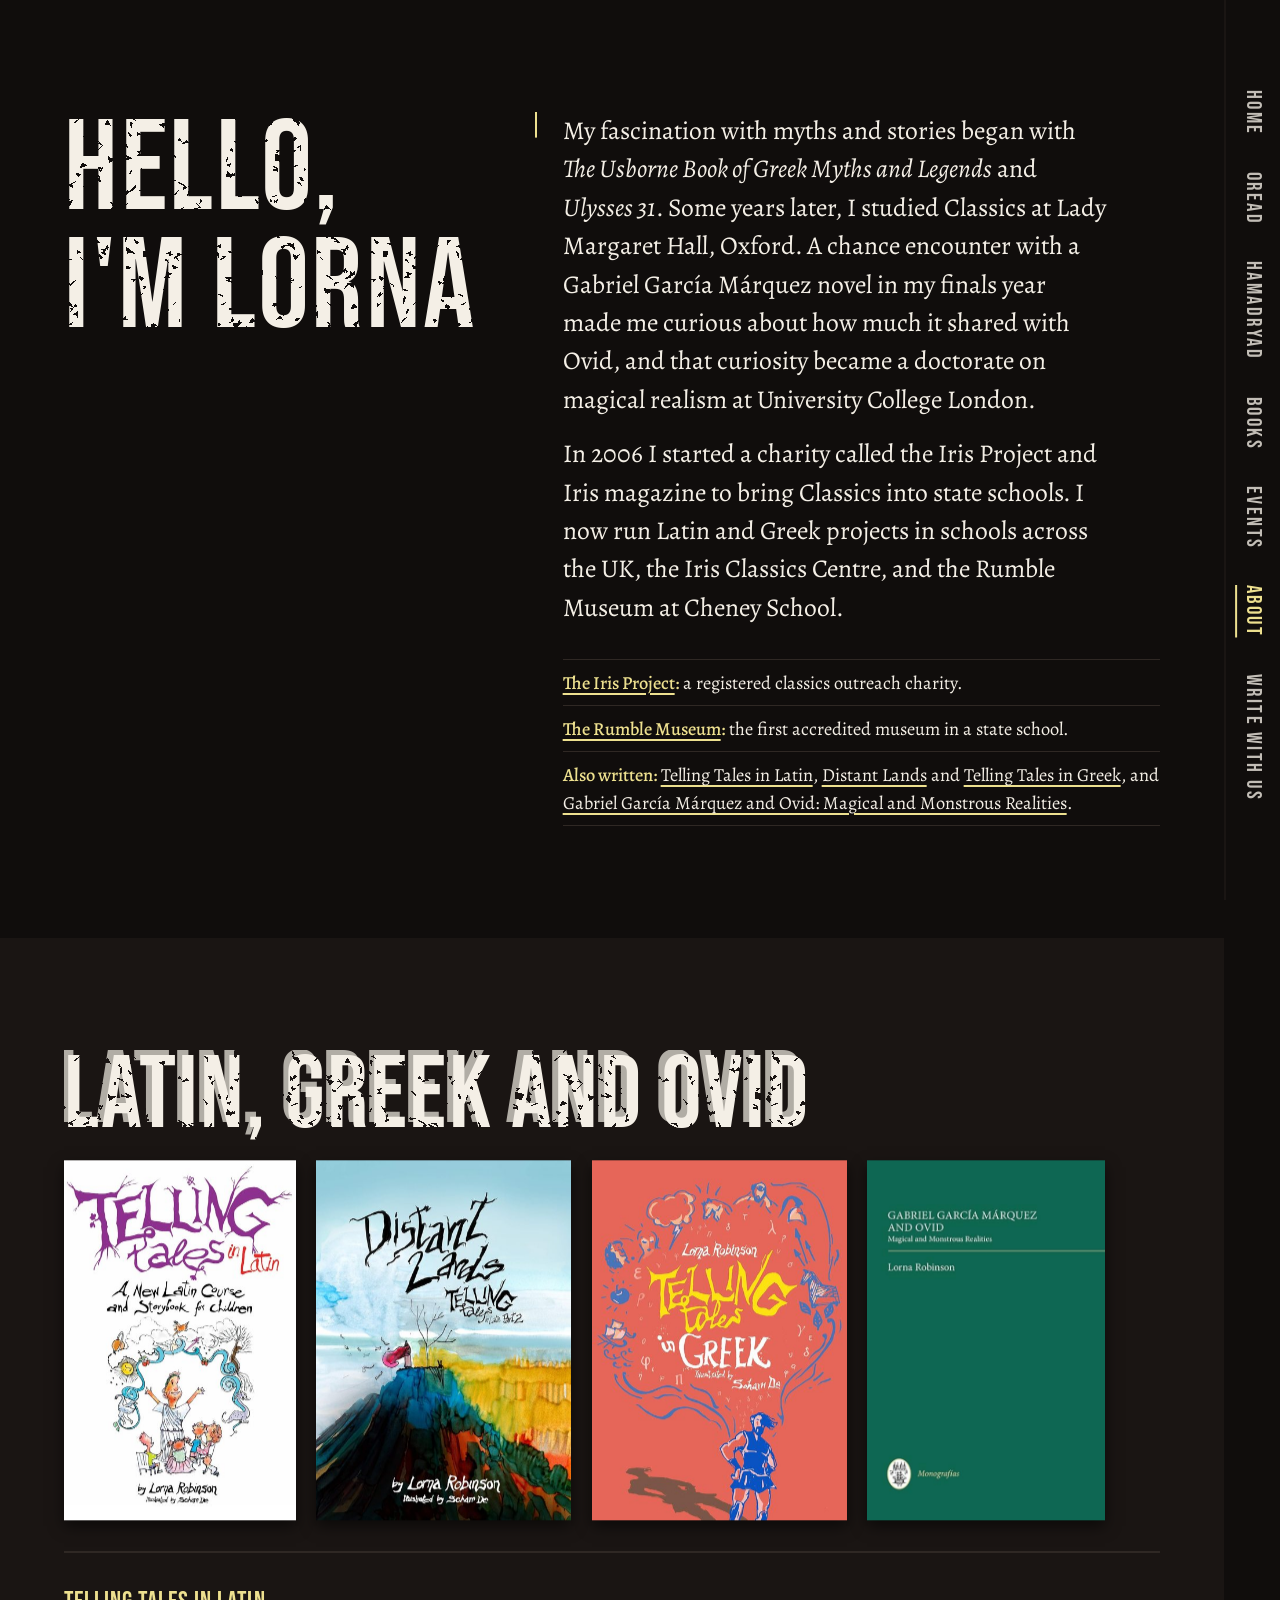
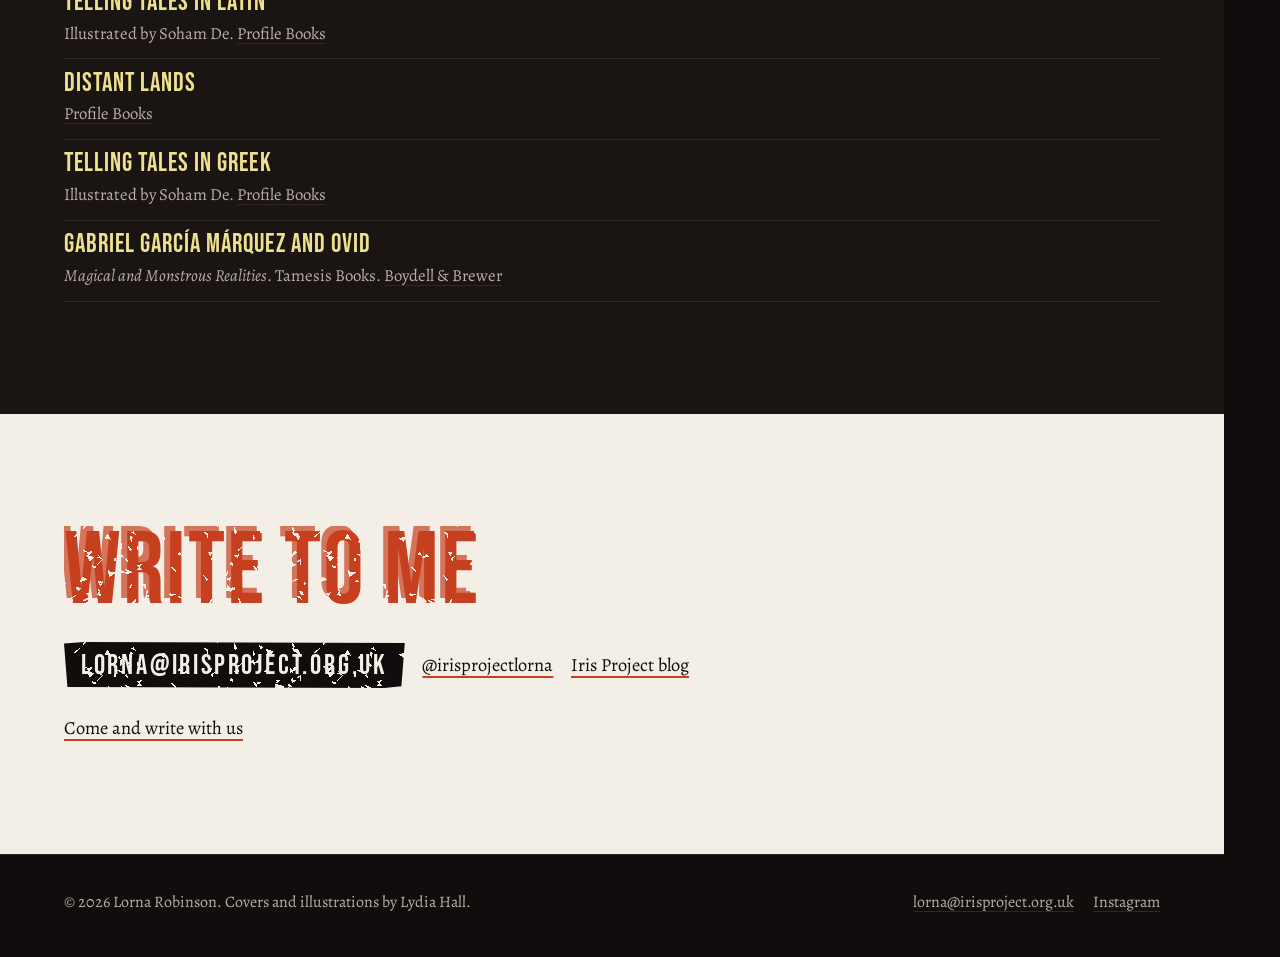
==== commit ba3d86da: "Remove website credit from footers; Hamadryad title prints clean while the rings grow Co-Authored-By" ====
--- a/about/index.html
+++ b/about/index.html
@@ -103,7 +103,6 @@
   <div class="in">
     <p>© 2026 Lorna Robinson. Covers and illustrations by Lydia Hall.</p>
     <p><a href="mailto:lorna@irisproject.org.uk">lorna@irisproject.org.uk</a> <a href="https://www.instagram.com/irisprojectlorna/">Instagram</a></p>
-    <p class="by">Website by <a href="https://theplanetofyourself.com/">Sparsh Saini</a></p>
   </div>
 </footer>
 
--- a/css/site.css
+++ b/css/site.css
@@ -143,8 +143,8 @@
 .foot a { text-decoration-color: var(--rule); text-underline-offset: 4px; }
 .foot a:hover { color: var(--paper); }
 .foot p a + a { margin-left: 1rem; }
-.foot .by { font-size: .9rem; margin-top: .6rem; }
-@media (min-width: 860px) { .foot .in { grid-template-columns: 1fr auto; align-items: end; } .foot .by { grid-column: 1 / -1; } }
+
+@media (min-width: 860px) { .foot .in { grid-template-columns: 1fr auto; align-items: end; } }
 
 /* ---------- motion contract ----------
    Scroll-linked pieces get class "fx". With JavaScript and full motion, js/site.js sets their transforms
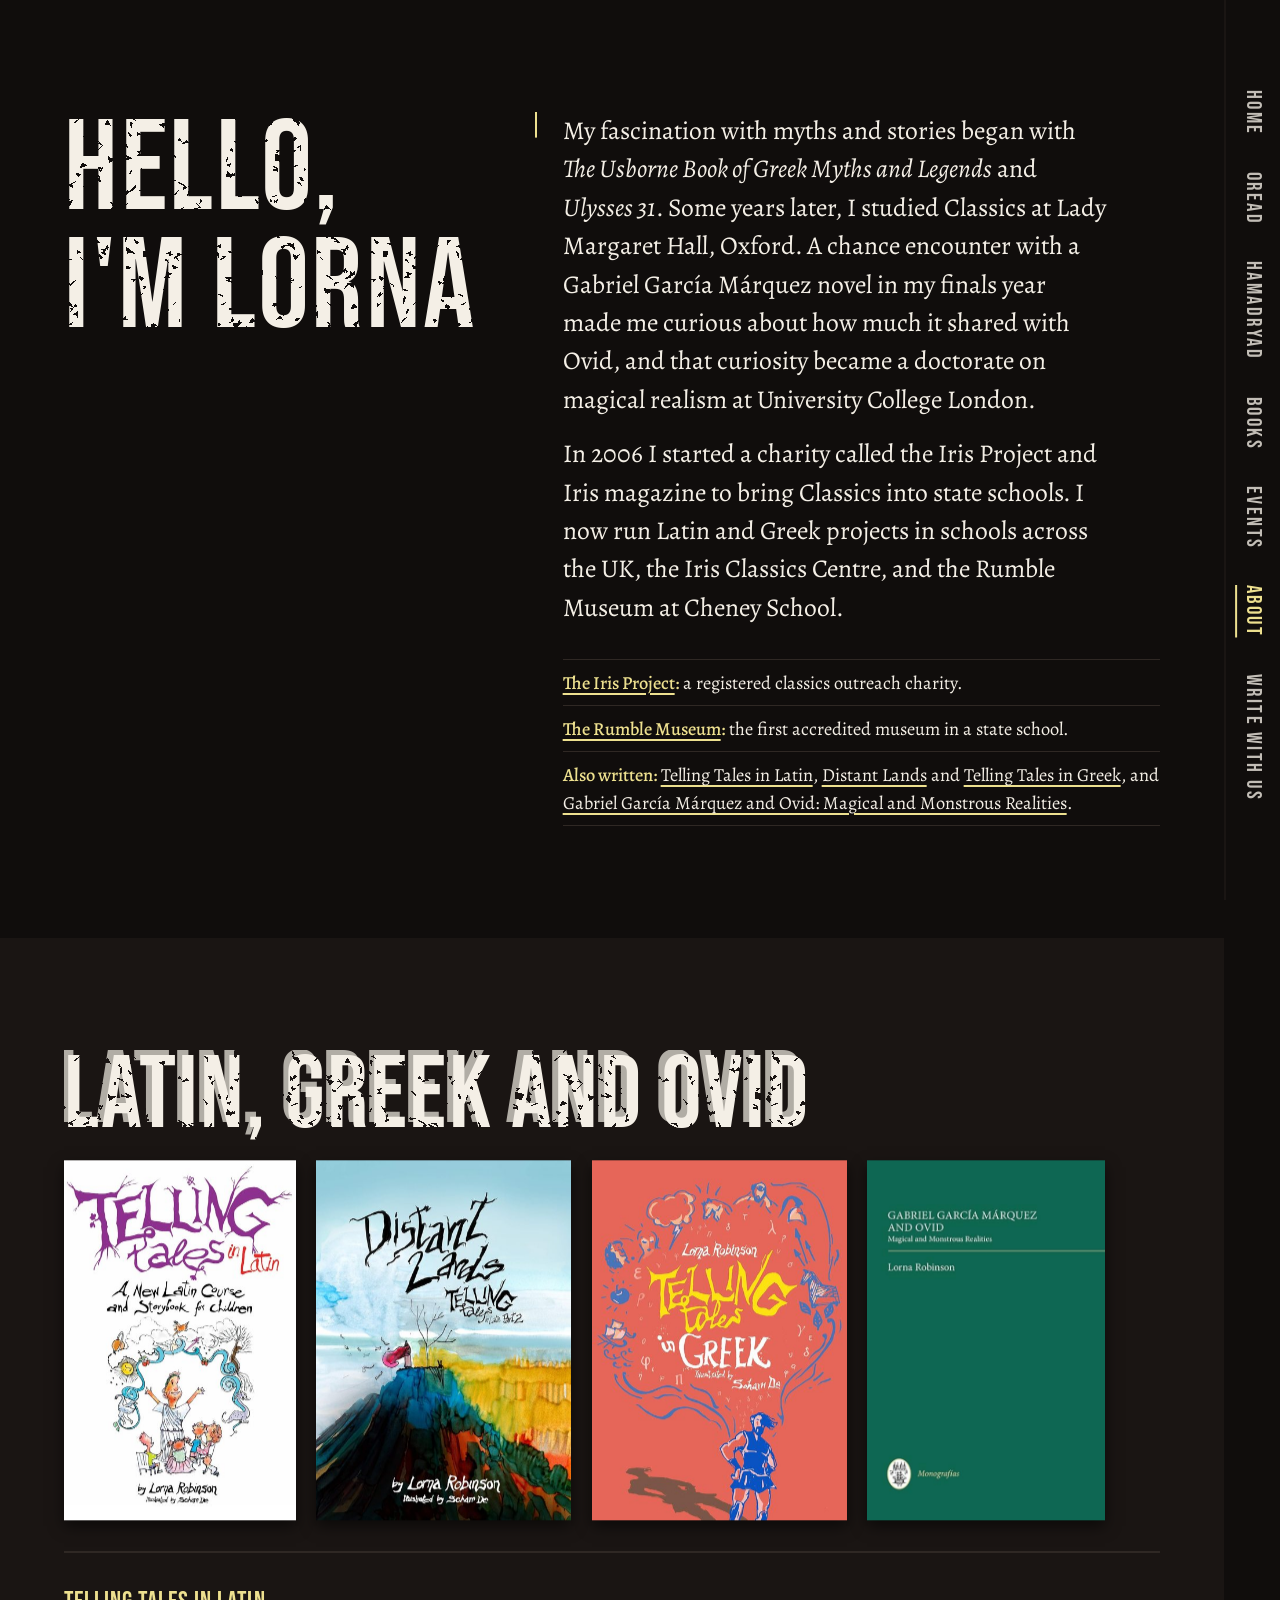
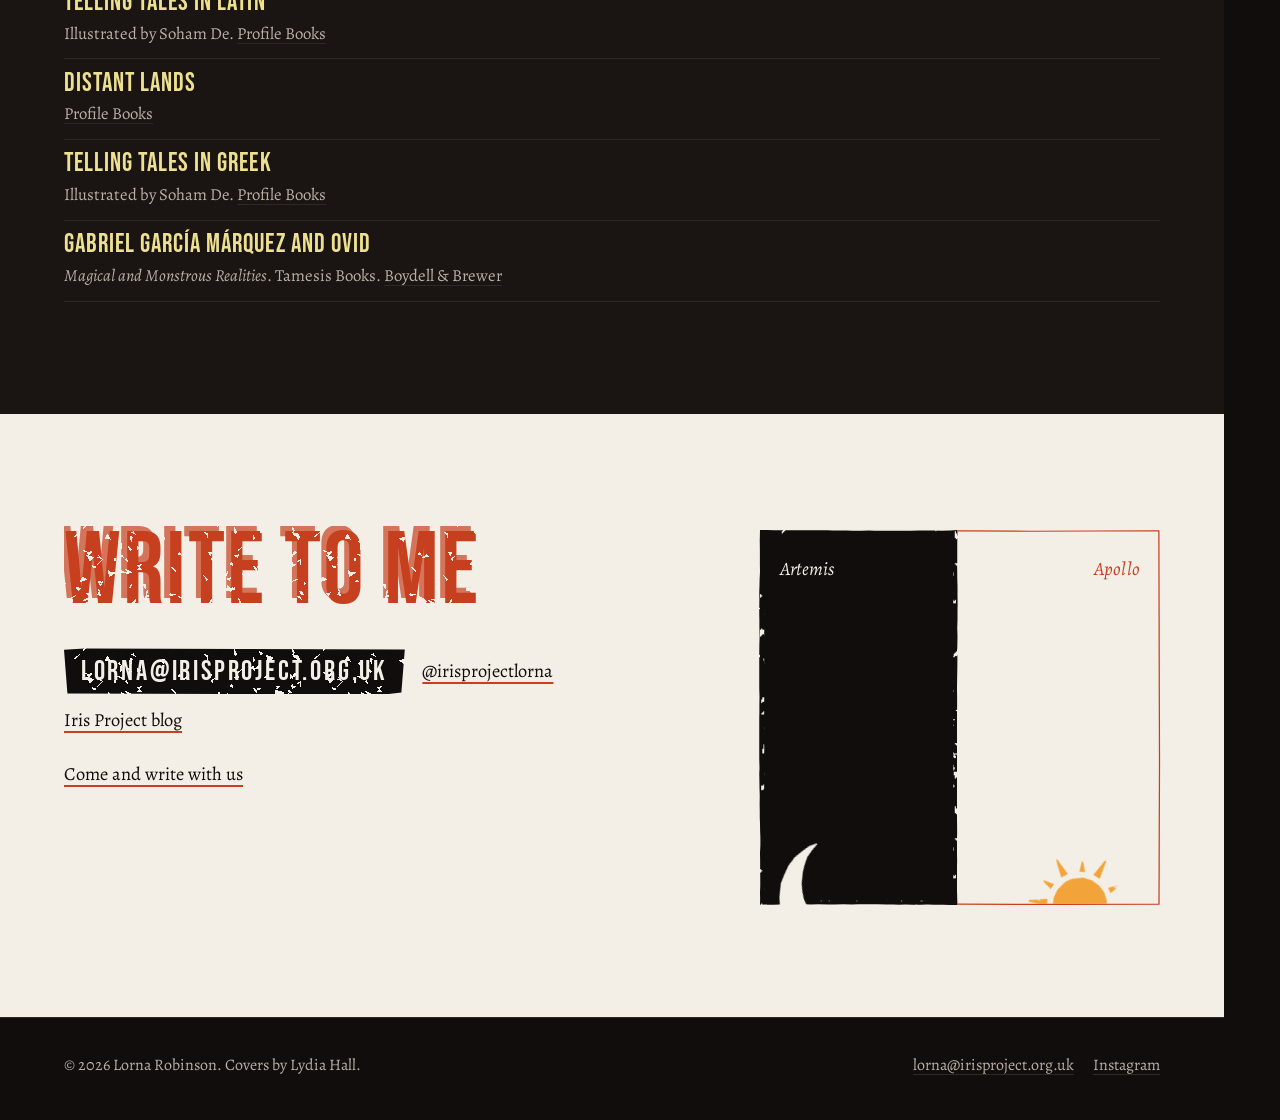
==== commit eacd3ec9: "Five drawn moments with scroll choreography: the trail (home), table S33 (events), the worded feathe" ====
--- a/about/index.html
+++ b/about/index.html
@@ -20,8 +20,9 @@
 <link rel="preconnect" href="https://fonts.gstatic.com" crossorigin>
 <link href="https://fonts.googleapis.com/css2?family=Bebas+Neue&family=Alegreya:ital,wght@0,400;0,500;1,400&display=swap" rel="stylesheet">
 <link rel="stylesheet" href="../css/site.css">
+<link rel="stylesheet" href="../css/drawings.css">
 <link rel="preload" href="../img/speckle.png" as="image" crossorigin>
-<link rel="stylesheet" href="../css/about.css?v=3">
+<link rel="stylesheet" href="../css/about.css?v=6">
 <script>(function(d){d.className+=' js'+(matchMedia('(prefers-reduced-motion: reduce)').matches?' still':'')})(document.documentElement)</script>
 </head>
 <body>
@@ -95,18 +96,45 @@
     <h2 class="cap">Write to me</h2>
     <div class="btns"><a class="btn" href="mailto:lorna@irisproject.org.uk">lorna@irisproject.org.uk</a><a class="link" href="https://www.instagram.com/irisprojectlorna/">@irisprojectlorna</a><a class="link" href="https://apolloandartemisblog.wordpress.com/">Iris Project blog</a></div>
     <p class="cafe-line"><a class="link" href="../write-with-us/">Come and write with us</a></p>
+    <!-- Drawn moment: her Artemis and Apollo board from the café (the photo on write-with-us/), in cut paper: the black
+         half with "Artemis" and the moon, the white half with the sun and "Apollo". As the board comes up the page, the
+         moon and then the sun rise on their own halves (js/about.js). Finished without JS and under reduced motion.
+         The svg is cut by illustrations/build/apollo-artemis-board-site.py, which rewrites what sits between the markers. -->
+    <figure class="draw" data-draw="apollo-artemis-board">
+    <!-- board:start -->
+    <svg viewBox="0 0 320 300" width="320" height="300" aria-hidden="true" focusable="false">
+      <defs>
+        <pattern id="apollo-artemis-board-grain" patternUnits="userSpaceOnUse" width="220" height="220"><image href="../img/speckle.png" crossorigin="anonymous" width="220" height="220"/></pattern>
+        <pattern id="apollo-artemis-board-grain-moon" href="#apollo-artemis-board-grain" patternTransform="translate(190 135)"/>
+        <pattern id="apollo-artemis-board-grain-sun" href="#apollo-artemis-board-grain" patternTransform="translate(140 125)"/>
+        <mask id="apollo-artemis-board-ink" maskUnits="userSpaceOnUse" x="-2" y="-2" width="324" height="304" style="mask-type:alpha"><rect x="-2" y="-2" width="324" height="304" fill="url(#apollo-artemis-board-grain)"/><path d="M3.4 3.4 L154.6 3.4 L154.6 296.6 L3.4 296.6Z" fill="#000"/></mask>
+        <mask id="apollo-artemis-board-ink-moon" maskUnits="userSpaceOnUse" x="0" y="0" width="320" height="300" style="mask-type:alpha"><rect width="320" height="300" fill="url(#apollo-artemis-board-grain-moon)"/><path d="M73.1 112.7 L69.5 113.5 L66 114.5 L62.6 115.8 L59.3 117.4 L56.1 119.3 L53.2 121.4 L50.4 123.7 L47.8 126.3 L45.4 129.1 L43.3 132.1 L41.4 135.2 L39.8 138.5 L38.5 141.9 L37.5 145.4 L36.8 149 L36.3 152.6 L36.2 156.3 L36.4 160 L36.9 163.6 L37.6 167.1 L38.7 170.6 L40.1 174 L41.7 177.3 L43.6 180.4 L45.8 183.4 L48.2 186.1 L50.8 188.7 L53.6 191 L56.7 193.1 L59.8 194.9 L63.1 196.4 L66.6 197.7 L70.1 198.7 L73.7 199.3 L77.3 199.7 L81 199.8 L84.6 199.6 L88.2 199 L91.8 198.2 L95.3 197 L95.3 197 L92.4 196.7 L89.6 196.2 L86.9 195.6 L84.1 194.7 L81.5 193.8 L78.9 192.6 L76.4 191.3 L73.9 189.8 L71.6 188.2 L69.3 186.4 L67.2 184.5 L65.2 182.5 L63.3 180.4 L61.6 178.1 L60 175.8 L58.5 173.3 L57.2 170.8 L56.1 168.2 L55.1 165.5 L54.3 162.8 L53.7 160 L53.2 157.2 L52.9 154.3 L52.8 151.5 L52.9 148.7 L53.1 145.8 L53.5 143 L54.1 140.2 L54.8 137.5 L55.7 134.8 L56.8 132.1 L58.1 129.6 L59.5 127.1 L61 124.7 L62.7 122.4 L64.5 120.2 L66.5 118.2 L68.6 116.2 L70.8 114.4 L73.1 112.7Z" fill="#000"/></mask>
+        <mask id="apollo-artemis-board-ink-sun" maskUnits="userSpaceOnUse" x="0" y="0" width="320" height="300" style="mask-type:alpha"><rect width="320" height="300" fill="url(#apollo-artemis-board-grain-sun)"/><path d="M259.8 150 L259.6 152.6 L259.1 155.1 L258.3 157.6 L257.1 159.9 L255.7 162.1 L254 164 L252.1 165.7 L249.9 167.1 L247.6 168.3 L245.1 169.1 L242.6 169.6 L240 169.8 L237.4 169.6 L234.9 169.1 L232.4 168.3 L230.1 167.1 L227.9 165.7 L226 164 L224.3 162.1 L222.9 159.9 L221.7 157.6 L220.9 155.1 L220.4 152.6 L220.2 150 L220.4 147.4 L220.9 144.9 L221.7 142.4 L222.9 140.1 L224.3 137.9 L226 136 L227.9 134.3 L230.1 132.9 L232.4 131.7 L234.9 130.9 L237.4 130.4 L240 130.2 L242.6 130.4 L245.1 130.9 L247.6 131.7 L249.9 132.9 L252.1 134.3 L254 136 L255.7 137.9 L257.1 140.1 L258.3 142.4 L259.1 144.9 L259.6 147.4 L259.8 150Z" fill="#000"/></mask>
+        <clipPath id="apollo-artemis-board-night"><rect x="0" y="0" width="158" height="299.4"/></clipPath>
+        <clipPath id="apollo-artemis-board-day"><rect x="159.4" y="1.4" width="159.2" height="297.2"/></clipPath>
+      </defs>
+      <path class="night" mask="url(#apollo-artemis-board-ink)" fill="#100d0c" d="M0 0 L5.8 0 L11.5 0.2 L15.7 0.2 L22.3 0.1 L28.6 0.1 L35.5 0.1 L39.8 0.2 L46.7 0.2 L53.8 0.2 L58.2 0.3 L64.3 0.3 L69.1 0.4 L73.7 0.5 L80.9 0.5 L87.3 0.3 L91.7 0.5 L97.5 0.5 L103.2 0.6 L107.7 0.6 L115.2 0.6 L120.3 0.5 L127.6 0.3 L132.8 0.3 L139.8 0.3 L145.1 0.5 L152.1 0.3 L158 0 L157.9 4.9 L157.8 10.2 L157.8 17.5 L157.8 24.7 L157.7 29.7 L157.8 34.3 L157.8 38.5 L158 45 L158 51.7 L158.1 59 L158 64.4 L158 71.9 L157.8 78.3 L158 85.4 L157.9 90.4 L157.8 95.3 L157.9 101.9 L157.9 106.1 L157.8 113.3 L157.7 119.2 L157.6 126.8 L157.7 133.9 L157.7 140.8 L157.6 146.9 L157.6 152.6 L157.6 158.5 L157.6 163.8 L157.6 170.6 L157.6 177.3 L157.6 181.5 L157.6 188.7 L157.6 194 L157.6 199.4 L157.6 204.6 L157.6 208.9 L157.6 216.1 L157.6 222.9 L157.6 227.3 L157.6 231.6 L157.7 238.6 L157.7 243.1 L157.6 247.2 L157.6 253.9 L157.6 259.8 L157.7 264.5 L157.6 269.2 L157.6 276.6 L157.6 282.5 L157.6 288.2 L157.8 295.7 L158 300 L152.3 299.9 L146.3 299.8 L139.4 299.7 L134 299.6 L128.6 299.8 L122 299.8 L116.4 299.6 L111.1 299.7 L107 299.6 L101.8 299.5 L94.3 299.4 L88.9 299.4 L82.7 299.4 L78.3 299.4 L73.6 299.5 L66.6 299.4 L59.4 299.6 L54.5 299.6 L46.6 299.4 L40.9 299.5 L36 299.4 L29.6 299.4 L21.6 299.6 L16 299.6 L10.9 299.8 L4.5 299.8 L0 300 L0.1 295.2 L0 289.9 L0.2 284.5 L0.2 277.9 L0.1 270.7 L0.1 263.9 L0 258.4 L0.3 252.2 L0.3 245.7 L0.1 241.3 L-0 234.8 L-0.2 230.2 L-0.2 225.9 L-0.3 218.6 L-0.2 212.7 L-0.4 206.8 L-0.5 199.6 L-0.6 194.9 L-0.4 190.8 L-0.6 182.9 L-0.6 176.1 L-0.6 172 L-0.6 167.9 L-0.6 162.5 L-0.6 156.2 L-0.6 149.9 L-0.5 145.5 L-0.5 139.4 L-0.4 133.7 L-0.6 126.1 L-0.6 118.8 L-0.6 113.7 L-0.6 106.4 L-0.6 98.5 L-0.5 90.7 L-0.3 85.2 L-0.5 77.4 L-0.5 72 L-0.6 67.6 L-0.6 62.3 L-0.5 55.7 L-0.6 49.6 L-0.4 44 L-0.3 39 L-0 33.3 L-0.1 28 L-0.1 21.4 L-0.1 15.7 L-0.2 8.3Z"/>
+      <path class="hair" d="M158.4 0.7 L216 1 L319.1 0.6 L319.3 80 L319.6 186 L319.2 299.3 L236 299.5 L158.4 299.3"/>
+      <g clip-path="url(#apollo-artemis-board-night)"><g class="moon"><path mask="url(#apollo-artemis-board-ink-moon)" fill="#f4efe6" d="M81.4 110 L74.9 109.8 L67.9 111.6 L60.8 113.8 L53.9 117.9 L48.1 123.3 L42.8 128.9 L37.8 138.3 L35.2 145.5 L34.1 153.1 L34.4 160.2 L35.3 166.4 L38.4 176.6 L41.9 182.5 L47.8 188.6 L52.4 193.4 L59.1 196.7 L67.6 200.5 L73.4 201.7 L84.3 201.8 L89.3 201.4 L99.1 197.9 L103.8 195.3 L103.6 194.6 L98.3 194.7 L90.5 194.5 L83.2 191.7 L77.6 189.9 L71 185.3 L66.7 180.6 L62.5 175.5 L58.9 168.5 L56.7 163 L55.6 156.3 L55.2 147.4 L56.4 141.1 L58.3 135.1 L62.5 127.1 L65.8 122.5 L70.3 117.3 L76.2 113.6 L81.6 110.8Z"/></g></g>
+      <g clip-path="url(#apollo-artemis-board-day)"><g class="sun"><path mask="url(#apollo-artemis-board-ink-sun)" fill="#f2a43a" d="M262 150 L260.6 158.2 L257.2 164 L252.4 168.7 L244 171.9 L234.9 171.2 L229.4 169.3 L222.7 163.5 L219.4 156.9 L218.3 149.9 L220 141.3 L222.7 136.8 L229.9 130.5 L237.2 128.4 L244.5 128.7 L250.7 130.9 L256 135.1 L260.6 143.6Z M241.5 123.9 L238 109.3 L236.8 109.4 L235.5 124.2Z M255.1 128.5 L257.8 120.3 L256.8 119.7 L251.1 126.2Z M264.5 140.7 L276.7 131.7 L276.1 130.7 L261.8 135.4Z M266.1 151.8 L274.8 150.2 L274.8 149 L266 147.2Z M261.6 164.6 L275.8 169 L276.4 168 L264.4 159.3Z M251.2 173.6 L257.1 180.1 L258.1 179.5 L255.1 171.2Z M236 176.1 L238.2 190.3 L239.4 190.4 L242 176.3Z M223.9 170.4 L220.1 178.7 L221.1 179.3 L227.7 172.9Z M215.8 160.5 L203.9 169.8 L204.5 170.8 L218.8 165.7Z M213.6 147.9 L205.3 149.7 L205.3 150.9 L213.6 152.5Z M218.3 134.9 L204.5 129.9 L203.9 131 L215.4 140.2Z M228.7 126 L222.9 119.9 L221.9 120.5 L224.8 128.3Z"/></g></g>
+      <text class="word artemis" x="16" y="36">Artemis</text>
+      <text class="word apollo" x="304" y="36" text-anchor="end">Apollo</text>
+    </svg>
+    <!-- board:end -->
+    </figure>
   </div>
 </section>
 </main>
 
 <footer class="foot">
   <div class="in">
-    <p>© 2026 Lorna Robinson. Covers and illustrations by Lydia Hall.</p>
+    <p>© 2026 Lorna Robinson. Covers by Lydia Hall.</p>
     <p><a href="mailto:lorna@irisproject.org.uk">lorna@irisproject.org.uk</a> <a href="https://www.instagram.com/irisprojectlorna/">Instagram</a></p>
   </div>
 </footer>
 
 <script src="../js/site.js"></script>
-<script src="../js/about.js?v=2"></script>
+<script src="../js/drawings.js"></script>
+<script src="../js/about.js?v=5"></script>
 </body>
 </html>
--- a/css/drawings.css
+++ b/css/drawings.css
@@ -0,0 +1,51 @@
+/* lornarobinson.uk: drawn moments, the shared layer (illustrations/DIRECTION.md, build/SYSTEM.md "Drawn moments").
+   Cut paper and one hairline, on a mostly empty ground. This file holds only what all five drawings share; each
+   drawing's own size, place and colours go in its page's CSS, keyed on [data-draw="<slug>"].
+   Do not edit for one drawing: ask in build/requests.md.
+
+   Markup every drawing uses:
+     <figure class="draw" data-draw="<slug>">
+       <svg viewBox="0 0 W H" width="W" height="H" aria-hidden="true" focusable="false"> ... </svg>
+     </figure>
+   Inside the svg:  .hair   the hairline (drawn on from scroll by drawings.hairline)
+                    .piece  a cut piece that is set down from scroll (drawings.setDown / drawings.pieces);
+                            never give it a transform attribute (CSS transform replaces it): wrap it in a <g>
+                    .word   her words, Alegreya italic (drawings.wipe may write them in)
+                    .speck  CSS speckle mask for an HTML element or a whole <svg>; for shapes inside an svg use an
+                            SVG <mask> with the speckle as a pattern (see SYSTEM.md), it is the one Safari honours. */
+
+/* ---------- the figure and its sizing ----------
+   The full text column on phones (max 340px), up to 420px from 860px. A page sets --draw-max / --draw-max-lg on
+   its own [data-draw] to change either (DIRECTION: 260 to 440px on desktop). The svg's width/height attributes give
+   the ratio, so nothing below shifts while it loads. */
+.draw { margin: 0; padding: 0; width: 100%; max-width: var(--draw-max, 340px); }
+@media (min-width: 860px) { .draw { max-width: var(--draw-max-lg, 420px); } }
+.draw > svg { display: block; width: 100%; height: auto; overflow: visible; }
+
+/* ---------- the hairline: one weight for the whole set ----------
+   1.25px on screen at any size (non-scaling-stroke). Paper on dark grounds, ring-deep on paper grounds.
+   Set --hair on the figure to choose another ink from the tokens. */
+.draw .hair { fill: none; stroke: var(--hair, var(--paper)); stroke-width: 1.25px; stroke-linecap: round; stroke-linejoin: round; vector-effect: non-scaling-stroke; }
+.pale .draw, .cafe .draw, .draw.on-paper { --hair: var(--ring-deep); }
+
+/* ---------- words in a drawing: hers only, Alegreya italic, never Bebas ----------
+   font-size is in the drawing's own units (it scales with the svg): set --word-size so it reads .85 to 1rem on
+   screen at the drawing's usual width. */
+.draw .word { font-family: var(--read); font-style: italic; font-weight: 400; font-size: var(--word-size, 16px); letter-spacing: .01em; fill: var(--word, var(--soft)); }
+
+/* ---------- cut pieces ----------
+   A set-down piece turns about the middle of its own foot unless the page says otherwise. */
+.draw .piece { transform-box: fill-box; transform-origin: 50% 100%; }
+
+/* ---------- the print speckle, for HTML elements or a whole svg ---------- */
+.draw .speck { -webkit-mask: url(../img/speckle.png) 0 0 / 240px 240px repeat; mask: url(../img/speckle.png) 0 0 / 240px 240px repeat; }
+
+/* ---------- finished drawing: reduced motion and no JavaScript ----------
+   Start states are only ever written by js/drawings.js, so without JS nothing is hidden. These rules also cover
+   the moment the reader switches to reduced motion mid-page. */
+html.still .draw .hair, html:not(.js) .draw .hair { stroke-dasharray: none !important; stroke-dashoffset: 0 !important; }
+html.still .draw .piece, html:not(.js) .draw .piece { transform: none !important; opacity: 1 !important; will-change: auto; }
+html.still .draw .word, html:not(.js) .draw .word, html.still .draw .wipe, html:not(.js) .draw .wipe { clip-path: none !important; opacity: 1 !important; }
+
+/* moving pieces are composited only while motion is on */
+html.js:not(.still) .draw .piece { will-change: transform; }
--- a/css/about.css
+++ b/css/about.css
@@ -45,3 +45,19 @@
 /* ---------- Write to me ---------- */
 .write .btns { margin-top: .4rem; }
 .write .cafe-line { margin: 1.6rem 0 0; }
+
+/* ---------- Write to me: the Artemis and Apollo board (drawn moment, css/drawings.css + js/about.js) ----------
+   Her café board in cut paper: the black half with "Artemis" and the moon, the white half (paper on paper, so drawn
+   by its ring-deep hairline) with the sun and "Apollo". Under the links on phones and tablets; beside them, its top
+   level with the heading, from 860px. */
+.write .draw[data-draw="apollo-artemis-board"] { --draw-max: 340px; --draw-max-lg: 400px; --word-size: 15px; margin-top: 2.6rem; }
+.draw .word.artemis { --word: var(--paper); }
+.draw .word.apollo { --word: var(--ring-deep); }
+/* the moon and the sun turn about their own middles as they come up */
+.draw[data-draw="apollo-artemis-board"] .piece { transform-origin: 50% 50%; }
+@media (min-width: 860px) {
+  .write .in { display: grid; grid-template-columns: minmax(0, 1fr) 400px; grid-template-rows: auto auto auto 1fr; column-gap: clamp(2.5rem, 6vw, 6rem); align-items: start; }
+  .write .in > * { grid-column: 1; }
+  .write .draw[data-draw="apollo-artemis-board"] { grid-column: 2; grid-row: 1 / span 4; margin: .3rem 0 0; }
+  /* the board's extra height goes into the empty fourth row, so the heading, links and café line keep their spacing */
+}
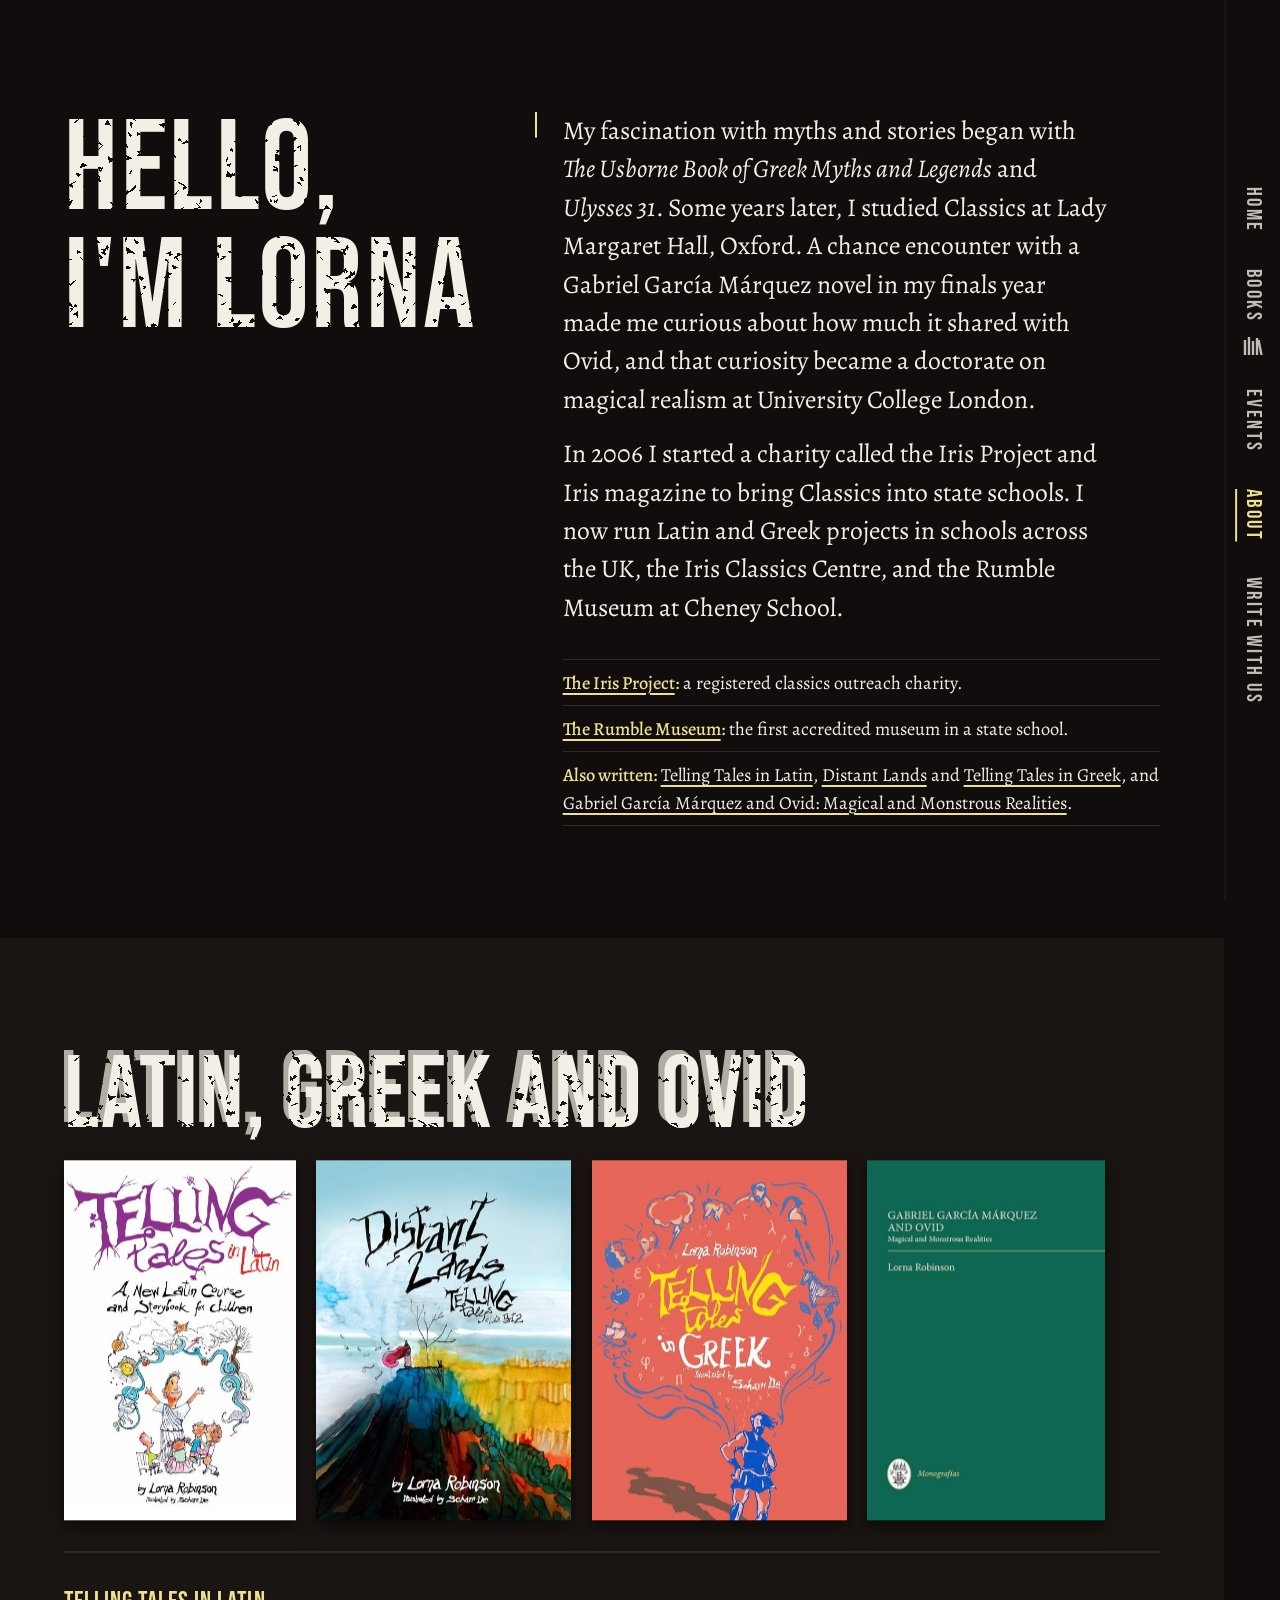
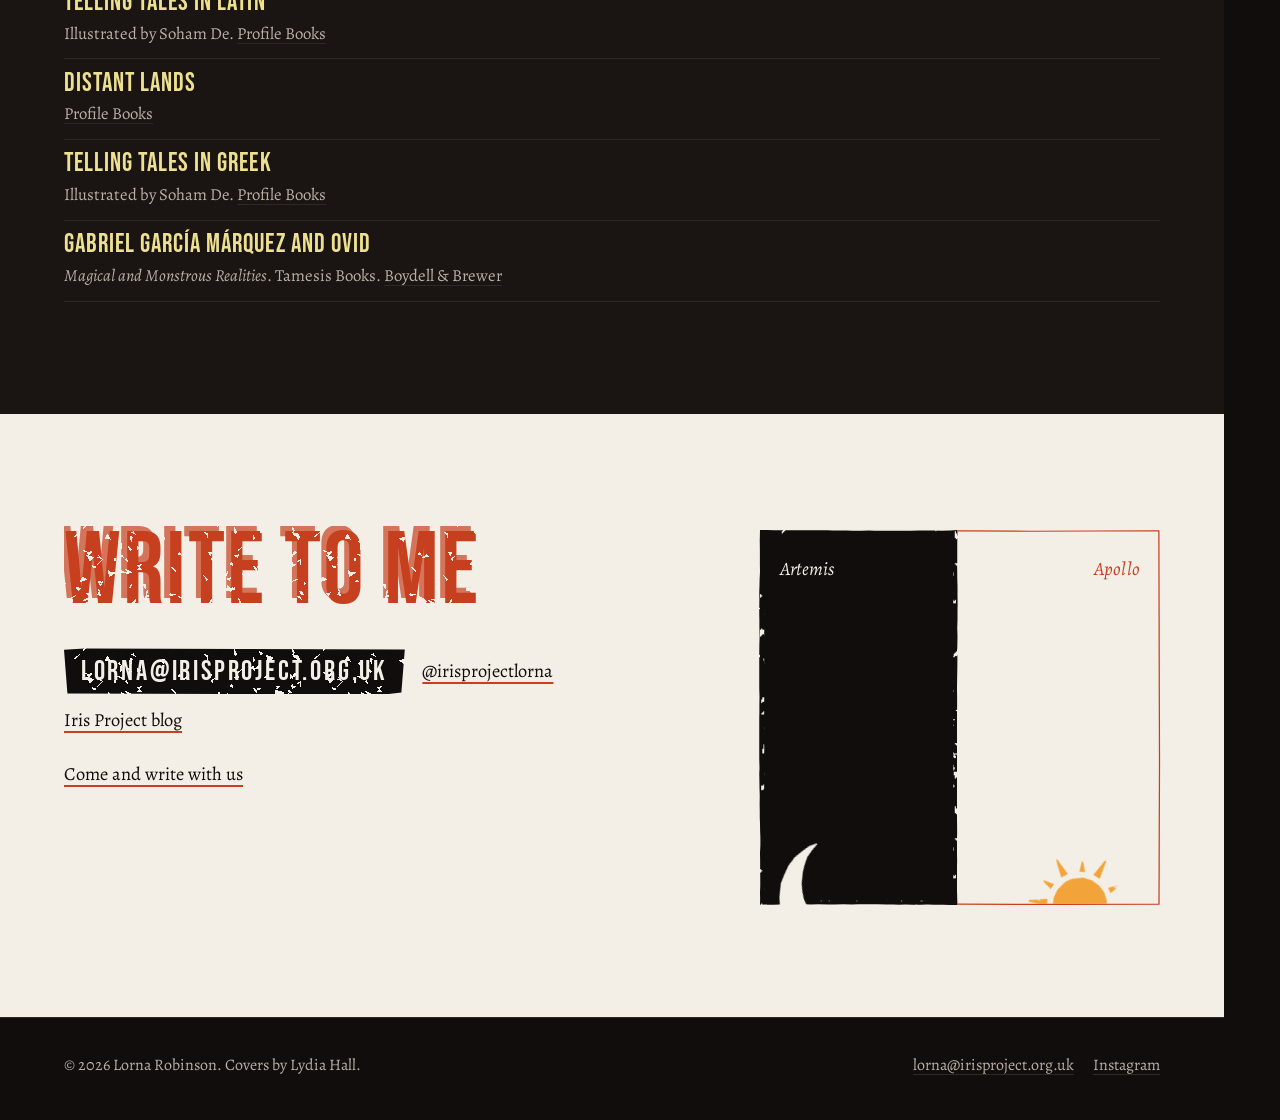
==== commit 182eb2a8: "Books page and a Books list in the navigation (each book once, under Books); hover grace on the list" ====
--- a/about/index.html
+++ b/about/index.html
@@ -31,9 +31,18 @@
 <nav class="spine" aria-label="Pages">
   <ol>
     <li><a href="../">Home</a></li>
-    <li><a href="../oread/">Oread</a></li>
-    <li><a href="../hamadryad/">Hamadryad</a></li>
-    <li><a href="../#books">Books</a></li>
+    <li class="bks">
+      <a href="../books/">Books</a>
+      <button class="more" type="button" aria-expanded="false" aria-controls="books-list" aria-label="The five books"><svg viewBox="0 0 20 18" width="20" height="18" aria-hidden="true" focusable="false"><path d="M2 18V3M6 18V0M10 18V4M14 18V1M18.5 18l-3-15" fill="none" stroke="currentColor" stroke-width="2.4"/></svg></button>
+      <ol class="fly" id="books-list" aria-label="The books">
+        <li><a href="../oread/">Oread</a></li>
+        <li><a href="../hamadryad/">Hamadryad</a></li>
+        <li><a href="../the-birder/">The Birder</a></li>
+        <li><a href="../flower-gatherers/">Flower Gatherers</a></li>
+        <li><a href="../telling-tales-in-nature/">Telling Tales in Nature</a></li>
+        <li class="all"><a href="../books/">All books</a></li>
+      </ol>
+    </li>
     <li><a href="../events/">Events</a></li>
     <li><a href="../about/" aria-current="page">About</a></li>
     <li><a href="../write-with-us/">Write with us</a></li>
@@ -44,9 +53,15 @@
   <button class="x" aria-label="Close the contents">Close</button>
   <ol>
     <li><a href="../">Home</a></li>
-    <li><a href="../oread/">Oread <span>the new novel</span></a></li>
-    <li><a href="../hamadryad/">Hamadryad <span>where it began</span></a></li>
-    <li><a href="../#books">Books <span>all five</span></a></li>
+    <li class="bks"><a href="../books/">Books <span>all five</span></a>
+      <ol class="sub" aria-label="The books">
+        <li><a href="../oread/">Oread</a></li>
+        <li><a href="../hamadryad/">Hamadryad</a></li>
+        <li><a href="../the-birder/">The Birder</a></li>
+        <li><a href="../flower-gatherers/">Flower Gatherers</a></li>
+        <li><a href="../telling-tales-in-nature/">Telling Tales in Nature</a></li>
+      </ol>
+    </li>
     <li><a href="../events/">Events <span>Oxford</span></a></li>
     <li><a href="../about/" aria-current="page">About <span>Lorna</span></a></li>
     <li><a href="../write-with-us/">Write with us <span>monthly café</span></a></li>
--- a/css/site.css
+++ b/css/site.css
@@ -66,6 +66,39 @@
 }
 @media (min-width: 900px) and (max-height: 780px) { .spine ol { gap: 1rem; } .spine a { font-size: 1.15rem; } }
 
+/* Books in the rail: the link goes to books/; the small shelf mark under it (a real button) runs the five titles out
+   from the rail, each standing on its spine like the rail's own words, on the rail's ground: the rail simply grows
+   wider to the left. No box, no shadow, no animation: it is there or it is not. Opens on hover (mouse), on the
+   button (click, tap, Enter, Space); Escape, an outside click or tabbing past the last title closes it (js/site.js).
+   Without JavaScript the button is hidden and the titles show on hover and while focus is inside (Tab from Books). */
+/* the item takes the rail's full width and the list sits over the rail's own left border, so the mouse never
+   crosses a gap between "Books" and the titles (the border is redrawn on the list's right edge, so nothing shifts) */
+.spine .bks { display: flex; flex-direction: column; align-items: center; gap: .35rem; align-self: stretch; }
+.spine .more { display: grid; place-items: center; width: 44px; height: 34px; padding: 0; border: 0; background: none; color: var(--paper); opacity: .78; cursor: pointer; }
+.spine .more:hover, .spine .more[aria-expanded="true"] { opacity: 1; color: var(--name); }
+.spine .fly { display: none; position: absolute; top: 0; right: calc(100% - 2px); height: 100%; width: auto; margin: 0; padding: 0 1rem 0 1.3rem; border-right: 2px solid var(--ground-2); gap: 1.1rem; flex-direction: row-reverse; align-items: center; justify-content: flex-start; background: var(--ground); border-left: 2px solid var(--ground-2); }
+.spine .bks[data-open] .fly, html:not(.js) .spine .bks:hover .fly, html:not(.js) .spine .bks:focus-within .fly { display: flex; }
+html:not(.js) .spine .more { display: none; }
+.spine .fly li { writing-mode: vertical-rl; line-height: 1; }
+.spine .fly a { font-size: 1.55rem; line-height: 1; opacity: 1; }
+.spine .fly a:hover { color: var(--name); }
+.spine .fly .all { margin-right: .2rem; padding-right: 1.1rem; border-right: 1px solid var(--rule); align-self: stretch; display: flex; justify-content: center; }
+.spine .fly .all a { color: var(--lilac); }
+/* with JavaScript the titles hang from the line of "Books" itself (js/site.js sets --bt to where it stands),
+   like the books on a shelf, rather than each centred on its own; without it they stay centred on the rail */
+.spine .bks[data-open] .fly { align-items: stretch; }
+.spine .bks[data-open] .fly li { padding-top: var(--bt, 0px); }
+.spine .bks[data-open] .fly .all { justify-content: flex-start; }
+.spine .fly .all a:hover, .spine .fly .all a[aria-current] { color: var(--name); }
+@media (min-width: 900px) and (max-height: 780px) { .spine .bks { gap: .15rem; } .spine .more { height: 28px; } .spine .fly a { font-size: 1.3rem; } }
+/* short screens (a 1024x600 netbook, a landscape tablet with browser bars): the rail and its Books mark still fit */
+@media (min-width: 900px) and (max-height: 660px) { .spine ol { gap: .7rem; } .spine a { font-size: 1rem; } .spine .more { height: 24px; } .spine .fly a { font-size: 1.15rem; } }
+
+/* the five under Books in the Contents sheet, indented, smaller */
+.sheet .bks > a { border-bottom: 0; }
+.sheet .sub { padding: 0 0 .5rem 1.4rem; border-bottom: 1px solid #2c2522; }
+.sheet .sub a { font-size: 1.75rem; line-height: 1.1; padding: .25rem 0; border-bottom: 0; }
+
 /* ---------- speckled print buttons and links ---------- */
 .btns { display: flex; flex-wrap: wrap; gap: .7rem 1.1rem; align-items: center; }
 .btn { display: inline-block; text-decoration: none; font-family: var(--cap); font-size: 1.45rem; letter-spacing: .1em; line-height: 1; padding: .62rem 1.05rem .5rem; background: var(--paper); color: var(--ground); border: 0; cursor: pointer; clip-path: polygon(0 3%, 6% 0, 100% 2%, 99% 96%, 94% 100%, 1% 98%); -webkit-mask: url(../img/speckle.png) 0 0 / 240px 240px repeat; mask: url(../img/speckle.png) 0 0 / 240px 240px repeat; }
